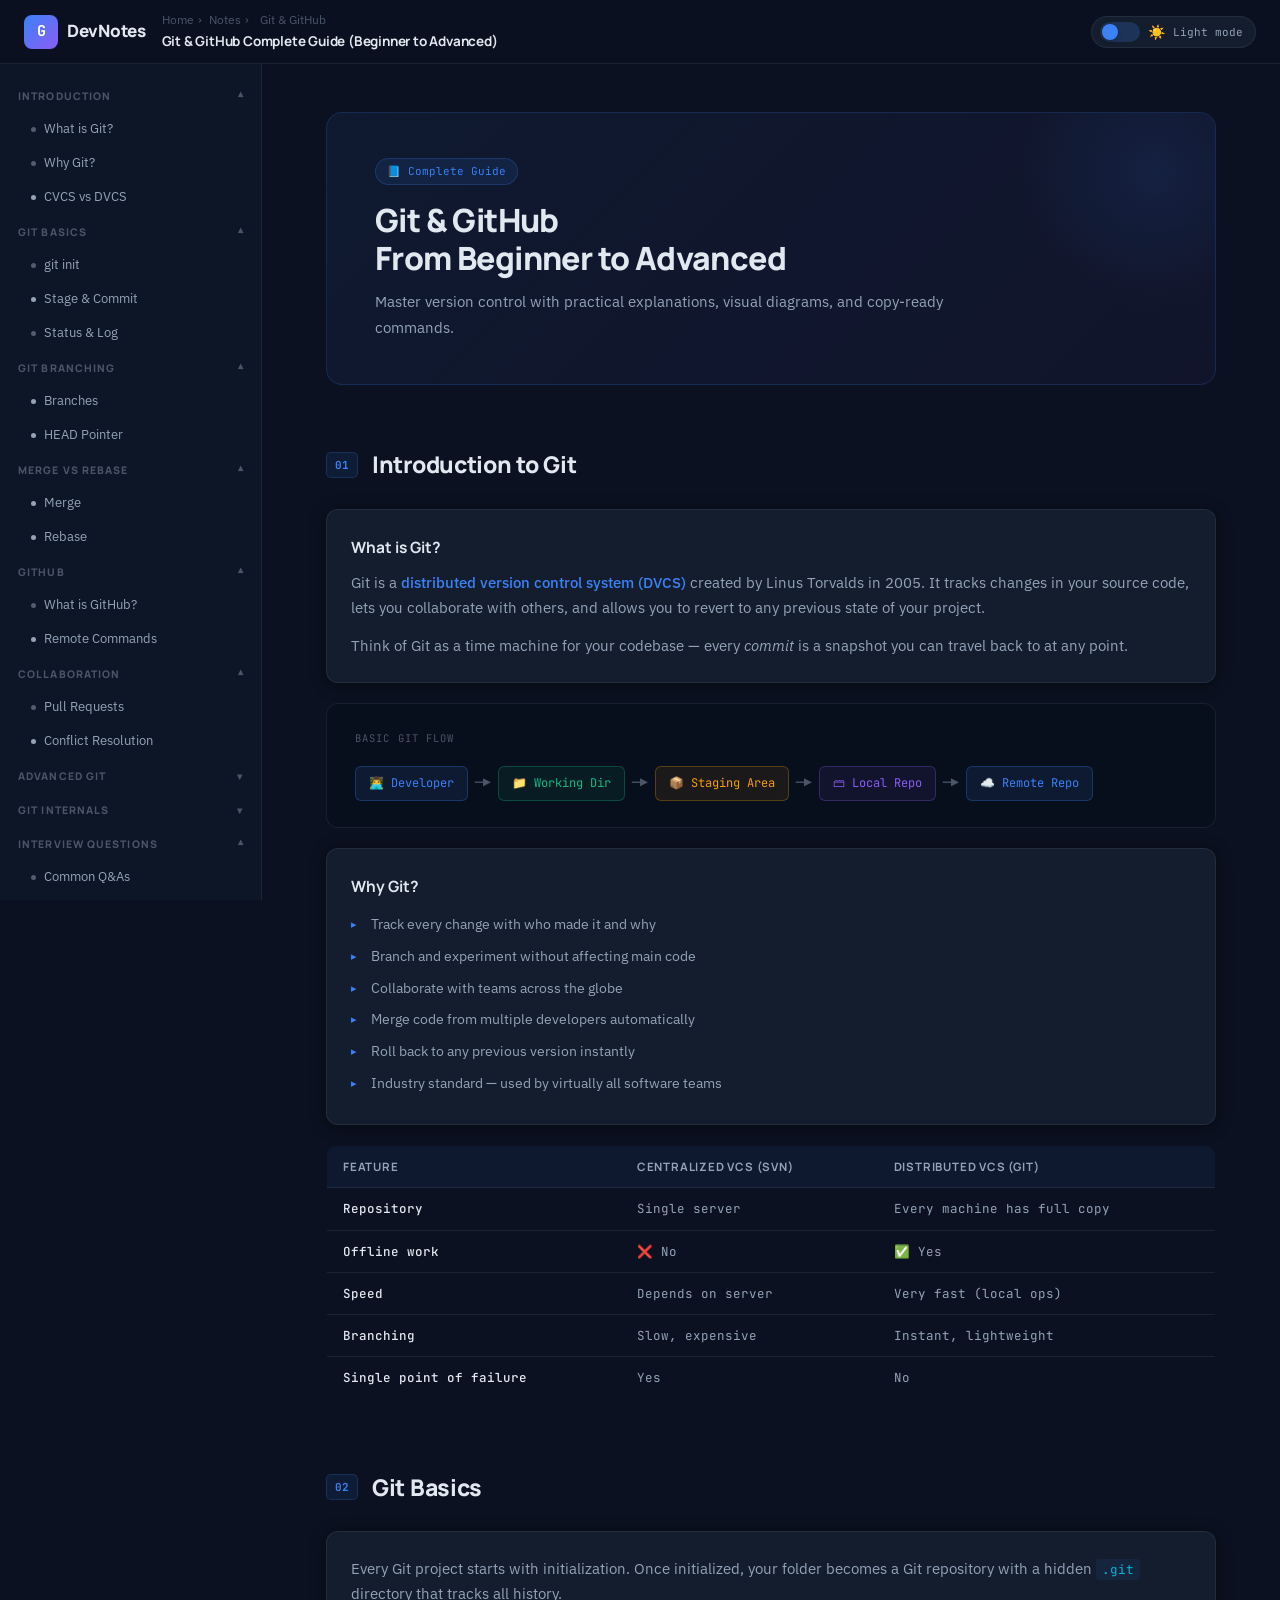
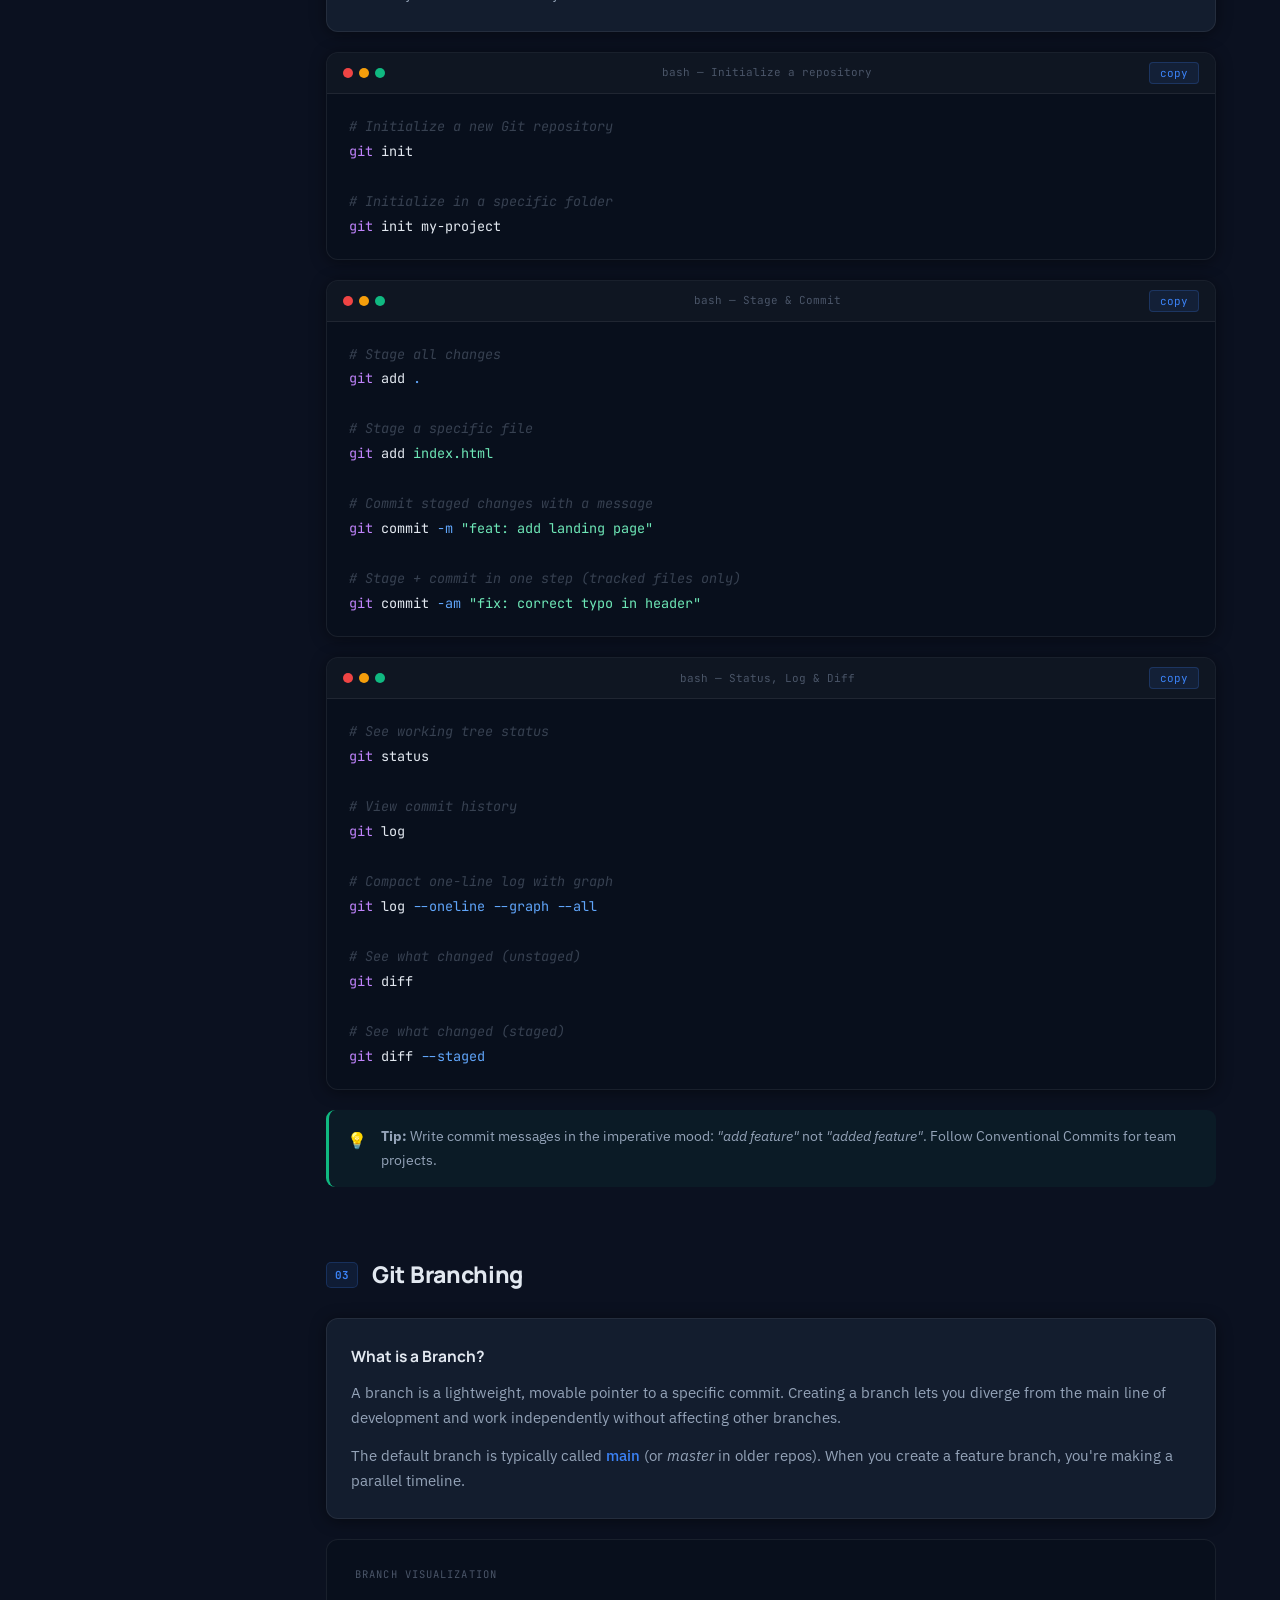
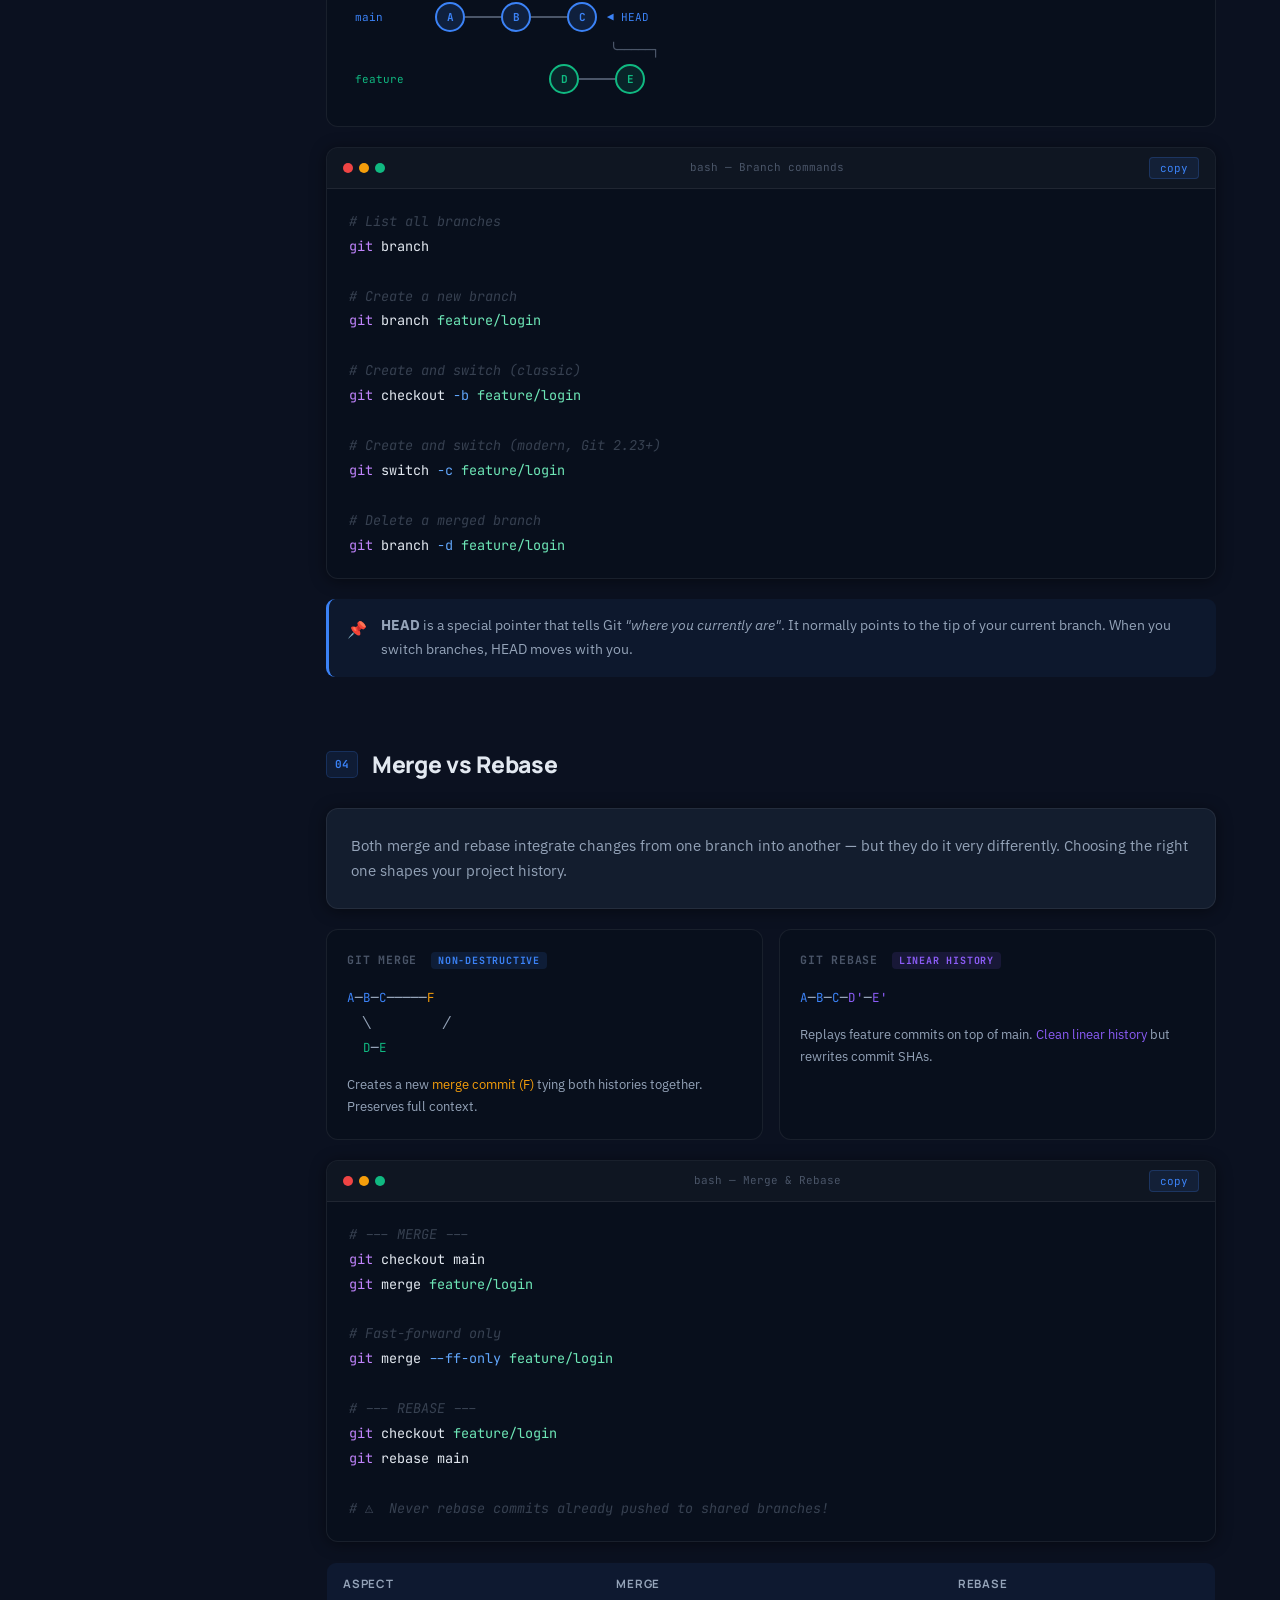
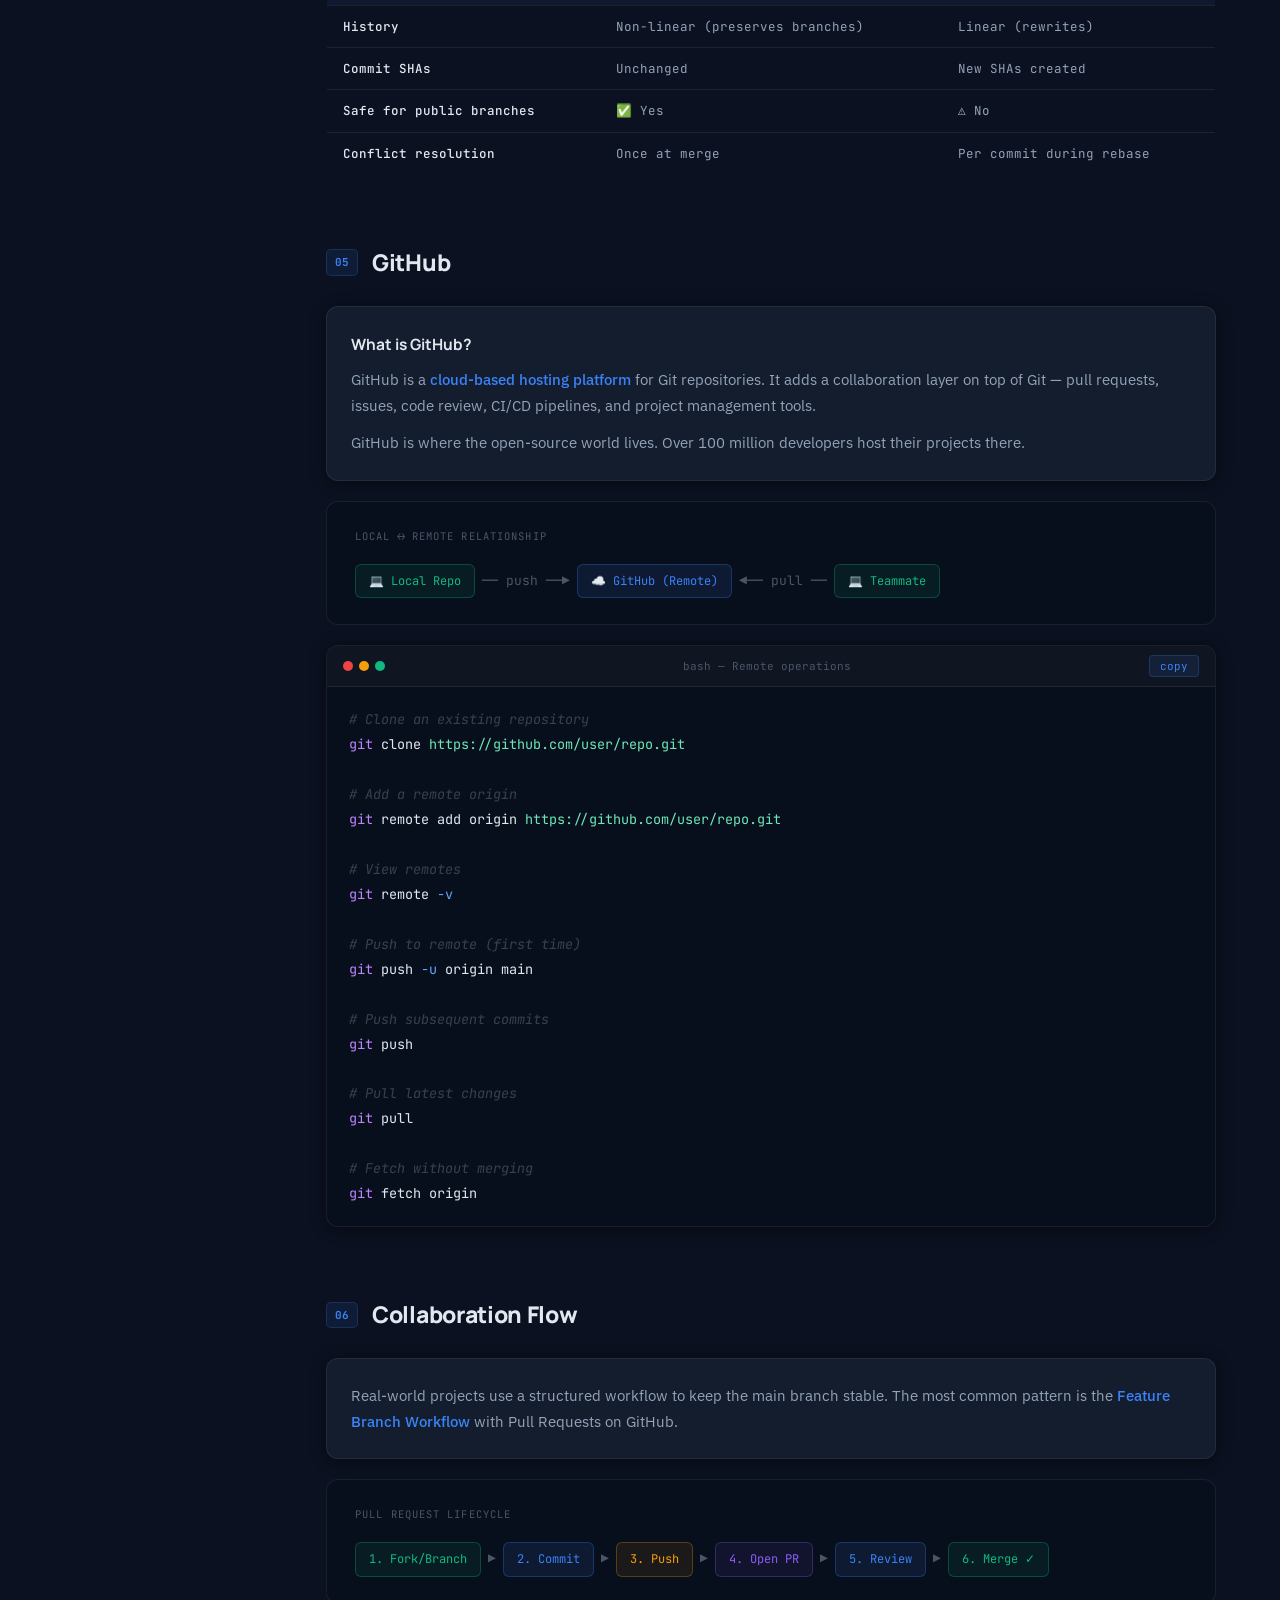
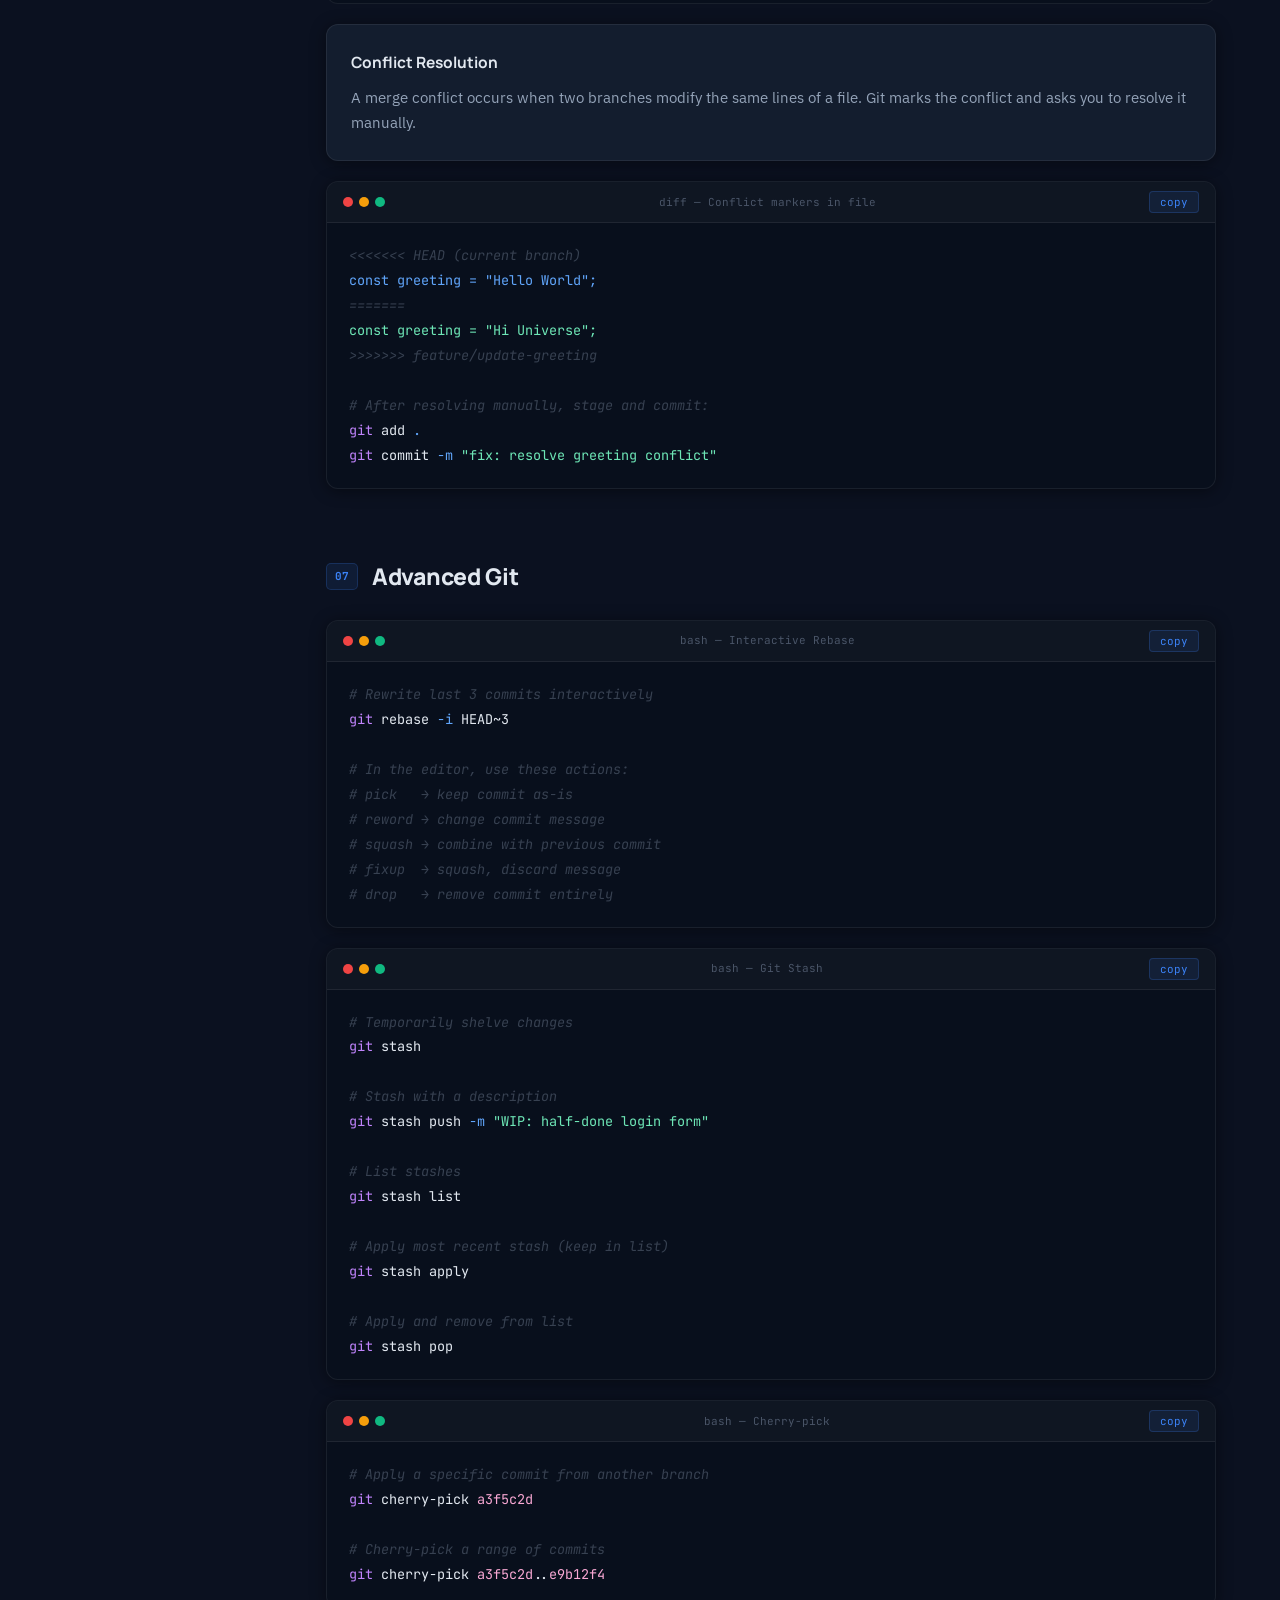
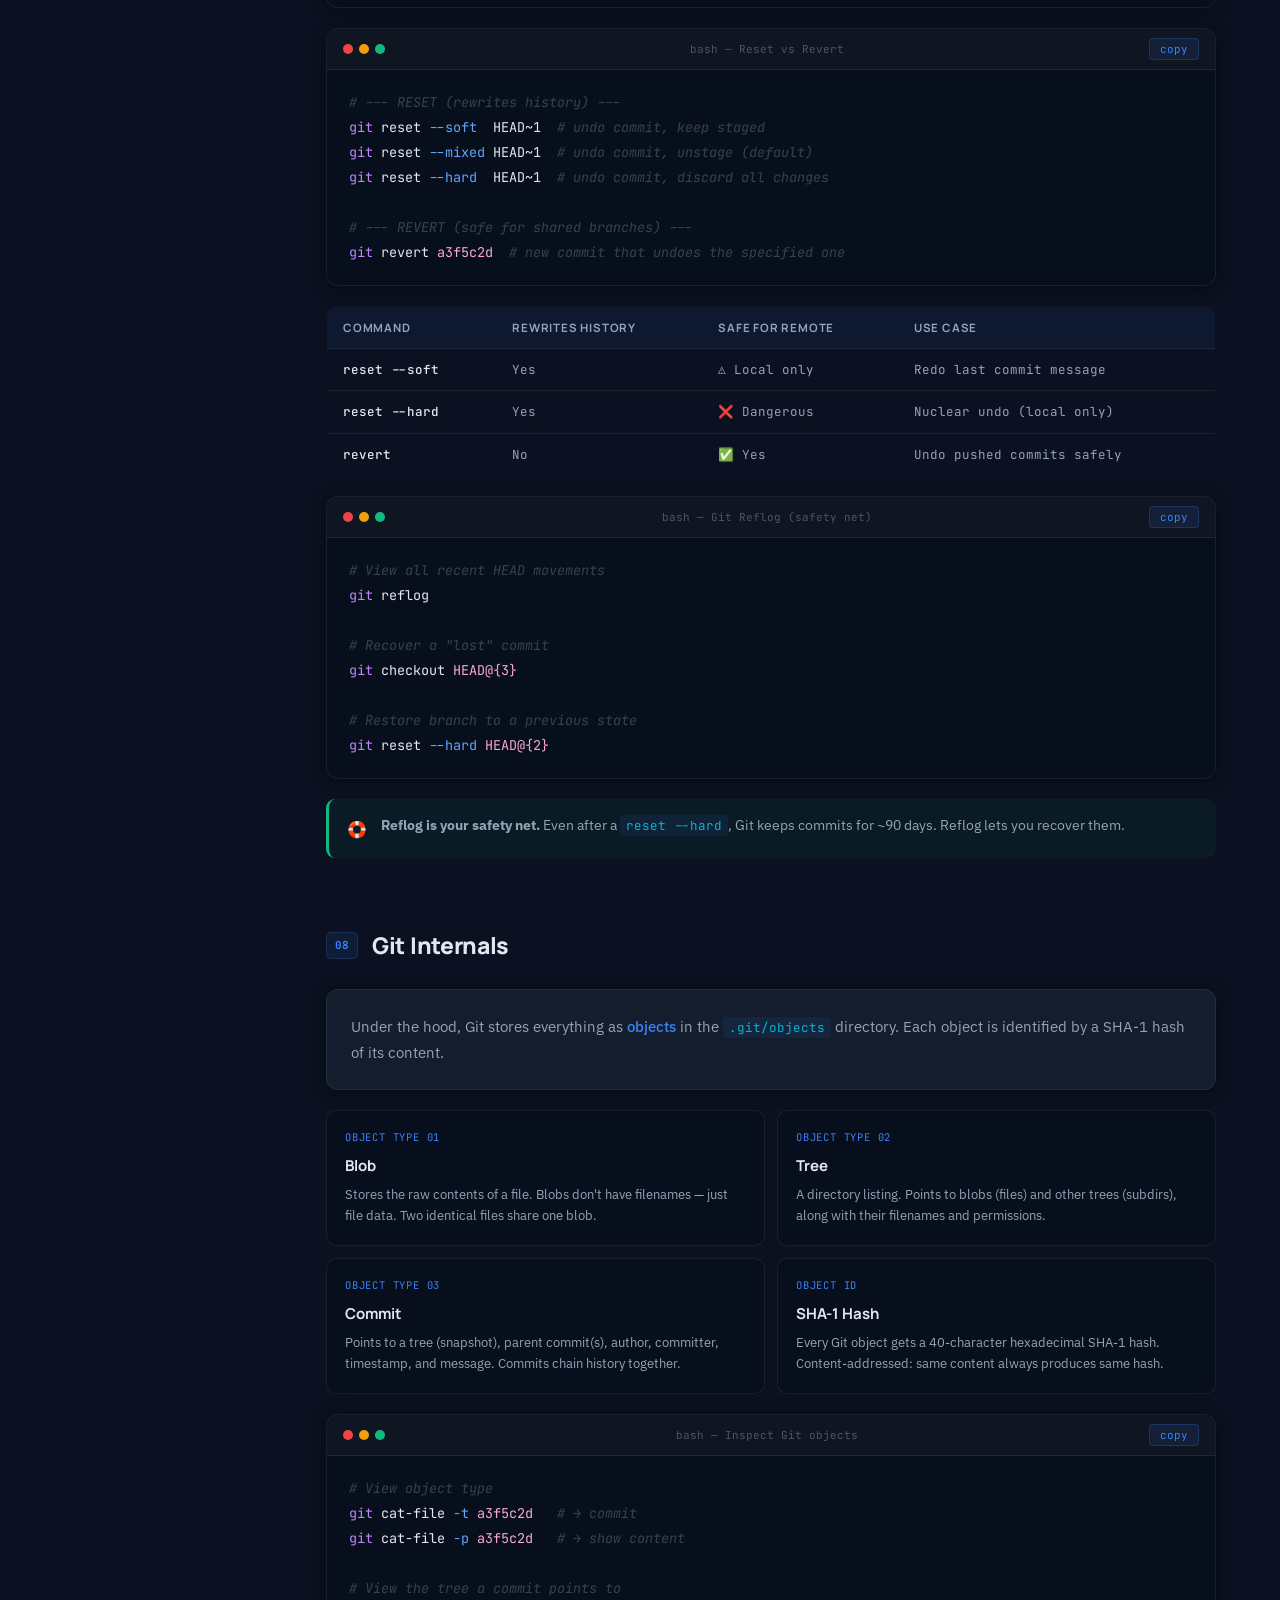
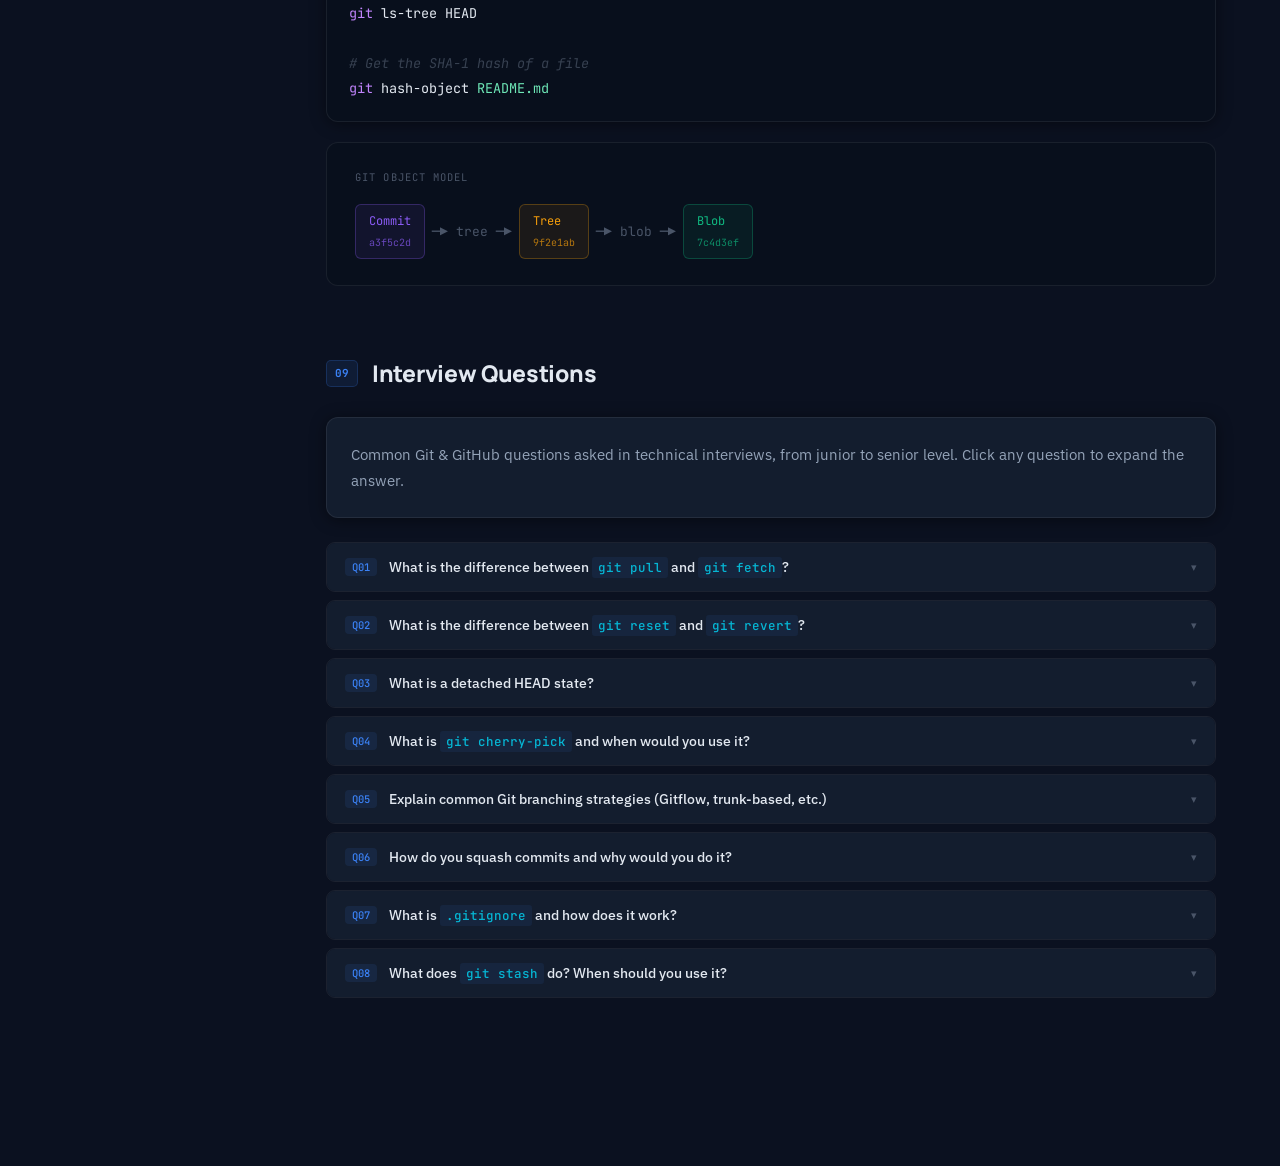
==== git.html @ acaf1791 "git added" ====
<!DOCTYPE html>
<html lang="en" data-theme="dark">
<head>
<meta charset="UTF-8">
<meta name="viewport" content="width=device-width, initial-scale=1.0">
<title>Git & GitHub Complete Guide</title>
<link rel="preconnect" href="https://fonts.googleapis.com">
<link rel="preconnect" href="https://fonts.gstatic.com" crossorigin>
<link href="https://fonts.googleapis.com/css2?family=JetBrains+Mono:wght@400;500;700&family=Manrope:wght@400;500;600;700;800&family=IBM+Plex+Sans:wght@300;400;500&display=swap" rel="stylesheet">
<style>
/* ============================================================
   DARK THEME (default)
============================================================ */
:root, [data-theme="dark"] {
  --bg:           #0b1120;
  --bg-card:      #131d2e;
  --bg-sidebar:   #0d1626;
  --bg-code:      #080f1c;
  --bg-header:    rgba(11,17,32,0.96);
  --accent:       #3b82f6;
  --accent2:      #06b6d4;
  --accent3:      #8b5cf6;
  --success:      #10b981;
  --warning:      #f59e0b;
  --danger:       #ef4444;
  --text:         #e2e8f0;
  --text-muted:   #94a3b8;
  --text-dim:     #4a5568;
  --border:       rgba(59,130,246,0.18);
  --border2:      rgba(255,255,255,0.07);
  --shadow:       0 2px 16px rgba(0,0,0,0.45);
  --shadow-lg:    0 8px 40px rgba(0,0,0,0.65);
  --code-text:    #e2e8f0;
  --kw:           #c084fc;
  --cm:           #374151;
  --st:           #6ee7b7;
  --fn:           #60a5fa;
  --nm:           #f9a8d4;
  --toggle-track: #1e3358;
  --toggle-thumb: #3b82f6;
  --code-hdr:     rgba(255,255,255,0.028);
  --table-hdr:    rgba(59,130,246,0.07);
  --hover-row:    rgba(59,130,246,0.04);
  --info-tip:     rgba(16,185,129,0.06);
  --info-note:    rgba(59,130,246,0.06);
  --info-warn:    rgba(245,158,11,0.06);
}

/* ============================================================
   LIGHT THEME
============================================================ */
[data-theme="light"] {
  --bg:           #f0f4f9;
  --bg-card:      #ffffff;
  --bg-sidebar:   #f8fafc;
  --bg-code:      #eef2f7;
  --bg-header:    rgba(248,250,252,0.97);
  --accent:       #2563eb;
  --accent2:      #0891b2;
  --accent3:      #7c3aed;
  --success:      #059669;
  --warning:      #d97706;
  --danger:       #dc2626;
  --text:         #0f172a;
  --text-muted:   #475569;
  --text-dim:     #94a3b8;
  --border:       rgba(37,99,235,0.16);
  --border2:      rgba(0,0,0,0.09);
  --shadow:       0 2px 12px rgba(0,0,0,0.07);
  --shadow-lg:    0 8px 32px rgba(0,0,0,0.13);
  --code-text:    #1e293b;
  --kw:           #7c3aed;
  --cm:           #9ca3af;
  --st:           #059669;
  --fn:           #2563eb;
  --nm:           #be185d;
  --toggle-track: #cbd5e1;
  --toggle-thumb: #ffffff;
  --code-hdr:     rgba(0,0,0,0.035);
  --table-hdr:    rgba(37,99,235,0.05);
  --hover-row:    rgba(37,99,235,0.03);
  --info-tip:     rgba(5,150,105,0.07);
  --info-note:    rgba(37,99,235,0.06);
  --info-warn:    rgba(217,119,6,0.07);
}

/* ============================================================
   RESET & BASE
============================================================ */
*, *::before, *::after { box-sizing: border-box; margin: 0; padding: 0; }
html { scroll-behavior: smooth; height: 100%; }

body {
  font-family: 'IBM Plex Sans', sans-serif;
  background: var(--bg);
  color: var(--text);
  font-size: 15px;
  line-height: 1.7;
  overflow-x: hidden;
  min-height: 100vh;
  width: 100%;
}

/* Theme transition — applied to every element */
body, body * {
  transition:
    background-color 0.28s ease,
    border-color     0.28s ease,
    color            0.22s ease,
    box-shadow       0.28s ease,
    fill             0.22s ease;
}
/* Exempt animation-critical elements */
.nav-items         { transition: max-height 0.3s ease !important; }
.accordion-body    { transition: max-height 0.35s ease !important; }
.sidebar           { transition: left 0.3s ease !important; }
.hamburger span    { transition: transform 0.3s ease, opacity 0.3s ease !important; }
.nav-toggle .arrow { transition: transform 0.25s ease !important; }
.toggle-thumb      { transition: transform 0.3s ease !important; }
.copy-btn          { transition: background 0.15s, border-color 0.15s, color 0.15s !important; }

/* ── Scrollbars ── */
::-webkit-scrollbar { width: 5px; height: 5px; }
::-webkit-scrollbar-track { background: transparent; }
::-webkit-scrollbar-thumb { background: var(--border2); border-radius: 4px; }
::-webkit-scrollbar-thumb:hover { background: var(--accent); }

/* ============================================================
   HEADER
============================================================ */
.site-header {
  position: fixed;
  top: 0; left: 0; right: 0; width: 100%;
  height: 64px;
  background: var(--bg-header);
  backdrop-filter: blur(16px);
  -webkit-backdrop-filter: blur(16px);
  border-bottom: 1px solid var(--border2);
  display: flex;
  align-items: center;
  padding: 0 24px;
  gap: 16px;
  z-index: 1000;
}

.logo {
  display: flex; align-items: center; gap: 9px;
  text-decoration: none; flex-shrink: 0;
}
.logo-icon {
  width: 34px; height: 34px;
  background: linear-gradient(135deg, var(--accent), var(--accent3));
  border-radius: 8px;
  display: flex; align-items: center; justify-content: center;
  font-family: 'JetBrains Mono', monospace;
  font-weight: 700; font-size: 15px; color: #fff;
  flex-shrink: 0;
}
.logo-text {
  font-family: 'Manrope', sans-serif;
  font-weight: 800; font-size: 17px;
  color: var(--text); letter-spacing: -0.3px;
}

.header-center { flex: 1; min-width: 0; }
.breadcrumb {
  font-size: 11.5px; color: var(--text-dim);
  margin-bottom: 1px;
  white-space: nowrap; overflow: hidden; text-overflow: ellipsis;
}
.breadcrumb a { color: var(--text-dim); text-decoration: none; }
.breadcrumb a:hover { color: var(--accent); }
.breadcrumb span { margin: 0 4px; }
.header-title {
  font-family: 'Manrope', sans-serif;
  font-weight: 700; font-size: 13.5px;
  color: var(--text); letter-spacing: -0.2px;
  white-space: nowrap; overflow: hidden; text-overflow: ellipsis;
}

/* ── Theme Toggle ── */
.theme-toggle {
  flex-shrink: 0;
  display: flex; align-items: center; gap: 8px;
  background: var(--bg-card);
  border: 1px solid var(--border2);
  border-radius: 22px;
  padding: 5px 12px 5px 8px;
  cursor: pointer;
}
.theme-toggle:hover { border-color: var(--accent); }

.toggle-track {
  width: 40px; height: 20px;
  background: var(--toggle-track);
  border-radius: 10px;
  position: relative; flex-shrink: 0;
}
.toggle-thumb {
  position: absolute; top: 2px; left: 2px;
  width: 16px; height: 16px;
  background: var(--toggle-thumb);
  border-radius: 50%;
  box-shadow: 0 1px 4px rgba(0,0,0,0.25);
}
[data-theme="dark"]  .toggle-thumb { transform: translateX(0); }
[data-theme="light"] .toggle-thumb { transform: translateX(20px); }

.toggle-icon { font-size: 14px; }
.toggle-label {
  font-family: 'JetBrains Mono', monospace;
  font-size: 11px; color: var(--text-muted);
  white-space: nowrap;
}

/* ── Hamburger ── */
.hamburger {
  display: none; flex-direction: column; gap: 5px;
  cursor: pointer; padding: 5px;
  background: none; border: none; flex-shrink: 0;
}
.hamburger span {
  display: block; width: 22px; height: 2px;
  background: var(--text-muted); border-radius: 2px;
}
.hamburger.open span:nth-child(1) { transform: translateY(7px) rotate(45deg); }
.hamburger.open span:nth-child(2) { opacity: 0; }
.hamburger.open span:nth-child(3) { transform: translateY(-7px) rotate(-45deg); }

/* ============================================================
   FULL-SCREEN LAYOUT
============================================================ */
.page-wrapper {
  display: flex;
  margin-top: 64px;
  min-height: calc(100vh - 64px);
  width: 100%;
}

/* ============================================================
   SIDEBAR
============================================================ */
.sidebar {
  width: 262px; flex-shrink: 0;
  position: sticky; top: 64px;
  height: calc(100vh - 64px);
  overflow-y: auto;
  background: var(--bg-sidebar);
  border-right: 1px solid var(--border2);
  padding: 16px 0 48px;
}
.sidebar::-webkit-scrollbar { width: 3px; }

.nav-section { margin-bottom: 2px; }
.nav-toggle {
  width: 100%; display: flex;
  align-items: center; justify-content: space-between;
  padding: 9px 18px;
  background: none; border: none;
  color: var(--text-dim);
  font-family: 'Manrope', sans-serif;
  font-size: 10.5px; font-weight: 800;
  letter-spacing: 1.1px; text-transform: uppercase;
  cursor: pointer;
}
.nav-toggle:hover { color: var(--accent); }
.nav-toggle .arrow { font-size: 10px; }
.nav-toggle.open .arrow { transform: rotate(180deg); }
.nav-items { overflow: hidden; }

.nav-link {
  display: flex; align-items: center; gap: 8px;
  padding: 6px 18px 6px 26px;
  color: var(--text-muted); text-decoration: none;
  font-size: 13px;
  border-left: 2px solid transparent;
  margin-left: 3px;
}
.nav-link:hover { color: var(--text); background: rgba(59,130,246,0.05); }
.nav-link.active {
  color: var(--accent);
  border-left-color: var(--accent);
  background: rgba(59,130,246,0.07);
}
.nav-dot {
  width: 5px; height: 5px; border-radius: 50%;
  background: currentColor; opacity: 0.5; flex-shrink: 0;
}
.nav-link.active .nav-dot { opacity: 1; }

/* ============================================================
   MAIN CONTENT — fills all remaining width
============================================================ */
.main-content {
  flex: 1; min-width: 0; width: 100%;
  padding: 48px 64px 100px;
}

/* ============================================================
   HERO
============================================================ */
.page-hero {
  margin-bottom: 60px;
  padding: 44px 48px;
  background: linear-gradient(135deg,
    rgba(59,130,246,0.08), rgba(139,92,246,0.05));
  border: 1px solid var(--border);
  border-radius: 16px;
  position: relative; overflow: hidden;
}
[data-theme="light"] .page-hero {
  background: linear-gradient(135deg,
    rgba(37,99,235,0.06), rgba(124,58,237,0.04));
}
.page-hero::before {
  content: ''; position: absolute;
  top: -80px; right: -80px;
  width: 280px; height: 280px;
  background: radial-gradient(circle, rgba(59,130,246,0.1), transparent 70%);
  pointer-events: none;
}
.page-hero-tag {
  display: inline-block;
  background: rgba(59,130,246,0.1);
  color: var(--accent);
  font-family: 'JetBrains Mono', monospace;
  font-size: 11px; padding: 3px 11px;
  border-radius: 20px; border: 1px solid rgba(59,130,246,0.22);
  margin-bottom: 16px;
}
.page-hero h1 {
  font-family: 'Manrope', sans-serif;
  font-size: 32px; font-weight: 800;
  color: var(--text); letter-spacing: -0.6px;
  margin-bottom: 12px; line-height: 1.2;
}
.page-hero p { color: var(--text-muted); font-size: 15px; max-width: 580px; }

/* ============================================================
   SECTIONS
============================================================ */
.content-section { margin-bottom: 68px; scroll-margin-top: 84px; }
.section-header {
  display: flex; align-items: center; gap: 14px;
  margin-bottom: 24px;
}
.section-num {
  font-family: 'JetBrains Mono', monospace;
  font-size: 11px; font-weight: 700;
  color: var(--accent);
  background: rgba(59,130,246,0.1);
  border: 1px solid rgba(59,130,246,0.2);
  padding: 3px 8px; border-radius: 5px; flex-shrink: 0;
}
.section-header h2 {
  font-family: 'Manrope', sans-serif;
  font-size: 23px; font-weight: 800;
  color: var(--text); letter-spacing: -0.3px;
}

/* ============================================================
   CARDS
============================================================ */
.card {
  background: var(--bg-card);
  border: 1px solid var(--border2);
  border-radius: 12px; padding: 24px;
  margin-bottom: 20px; box-shadow: var(--shadow);
}
.card p { color: var(--text-muted); margin-bottom: 12px; }
.card p:last-child { margin-bottom: 0; }
.card h3 {
  font-family: 'Manrope', sans-serif;
  font-size: 15.5px; font-weight: 700;
  color: var(--text); margin-bottom: 10px;
}
.card ul { list-style: none; padding: 0; }
.card ul li {
  padding: 4px 0 4px 20px;
  color: var(--text-muted);
  position: relative; font-size: 14px;
}
.card ul li::before {
  content: '▸'; position: absolute; left: 0;
  color: var(--accent); font-size: 11px; top: 6px;
}
.highlight { color: var(--accent); font-weight: 500; }

/* ============================================================
   CODE BLOCKS
============================================================ */
.code-block {
  background: var(--bg-code);
  border: 1px solid var(--border2);
  border-radius: 12px; margin-bottom: 20px;
  overflow: hidden; box-shadow: var(--shadow);
}
.code-header {
  display: flex; align-items: center;
  justify-content: space-between;
  padding: 9px 16px;
  background: var(--code-hdr);
  border-bottom: 1px solid var(--border2);
}
.code-dots { display: flex; gap: 6px; }
.code-dots span { width: 10px; height: 10px; border-radius: 50%; }
.code-dots span:nth-child(1) { background: #ef4444; }
.code-dots span:nth-child(2) { background: #f59e0b; }
.code-dots span:nth-child(3) { background: #10b981; }
.code-lang {
  font-family: 'JetBrains Mono', monospace;
  font-size: 11px; color: var(--text-dim);
}
.copy-btn {
  background: rgba(59,130,246,0.1);
  border: 1px solid rgba(59,130,246,0.22);
  color: var(--accent);
  font-family: 'JetBrains Mono', monospace;
  font-size: 11px; padding: 3px 10px;
  border-radius: 4px; cursor: pointer;
}
.copy-btn:hover { background: rgba(59,130,246,0.2); }
.copy-btn.copied {
  color: var(--success); border-color: var(--success);
  background: rgba(16,185,129,0.08);
}
.code-body { padding: 20px 22px; overflow-x: auto; }
.code-body code {
  font-family: 'JetBrains Mono', monospace;
  font-size: 13.5px; line-height: 1.85;
  color: var(--code-text);
  white-space: pre; display: block;
}
.kw { color: var(--kw); }
.cm { color: var(--cm); font-style: italic; }
.st { color: var(--st); }
.fn { color: var(--fn); }
.nm { color: var(--nm); }

/* ============================================================
   DIAGRAMS
============================================================ */
.diagram {
  background: var(--bg-code);
  border: 1px solid var(--border2);
  border-radius: 12px; padding: 26px 28px;
  margin-bottom: 20px; overflow-x: auto;
}
.diagram-title {
  font-family: 'JetBrains Mono', monospace;
  font-size: 10.5px; color: var(--text-dim);
  text-transform: uppercase; letter-spacing: 1.1px;
  margin-bottom: 18px;
}
.flow-row {
  display: flex; align-items: center;
  flex-wrap: wrap; gap: 7px;
}
.flow-node {
  background: rgba(59,130,246,0.1);
  border: 1px solid rgba(59,130,246,0.28);
  color: var(--accent);
  font-family: 'JetBrains Mono', monospace;
  font-size: 12px; padding: 6px 13px;
  border-radius: 6px; white-space: nowrap;
}
.flow-node.green  { background: rgba(16,185,129,0.08); border-color: rgba(16,185,129,0.28); color: var(--success); }
.flow-node.purple { background: rgba(139,92,246,0.08); border-color: rgba(139,92,246,0.28); color: var(--accent3); }
.flow-node.yellow { background: rgba(245,158,11,0.08); border-color: rgba(245,158,11,0.28); color: var(--warning); }
.flow-arrow { color: var(--text-dim); font-family: 'JetBrains Mono', monospace; font-size: 13px; }

/* Branch diagram */
.branch-diagram { font-family: 'JetBrains Mono', monospace; font-size: 13px; line-height: 2; }
.branch-line { display: flex; align-items: center; margin-bottom: 6px; }
.branch-label { font-size: 11px; color: var(--text-dim); width: 80px; flex-shrink: 0; }
.commit {
  display: inline-flex; align-items: center; justify-content: center;
  width: 30px; height: 30px; border-radius: 50%;
  font-size: 11px; font-weight: 700; flex-shrink: 0;
}
.commit.main-c  { background: rgba(59,130,246,0.15); border: 2px solid var(--accent);  color: var(--accent); }
.commit.feat-c  { background: rgba(16,185,129,0.12); border: 2px solid var(--success); color: var(--success); }
.commit.merge-c { background: rgba(139,92,246,0.12); border: 2px solid var(--accent3); color: var(--accent3); }
.commit-line { height: 2px; background: var(--text-dim); flex: 1; min-width: 16px; max-width: 36px; }

/* Two-col diagram */
.two-col-diagram { display: grid; grid-template-columns: 1fr 1fr; gap: 16px; margin-bottom: 20px; }
.diagram-box {
  background: var(--bg-code);
  border: 1px solid var(--border2);
  border-radius: 12px; padding: 20px;
}
.diagram-box h4 {
  font-family: 'JetBrains Mono', monospace;
  font-size: 11.5px; color: var(--text-dim);
  text-transform: uppercase; letter-spacing: 0.8px;
  margin-bottom: 16px;
}
.badge { font-size: 10px; padding: 2px 7px; border-radius: 4px; margin-left: 6px; font-family: 'JetBrains Mono', monospace; }
.badge-blue   { background: rgba(59,130,246,0.12); color: var(--accent); }
.badge-purple { background: rgba(139,92,246,0.12); color: var(--accent3); }
.ascii-diagram {
  font-family: 'JetBrains Mono', monospace;
  font-size: 12.5px; color: var(--text-muted);
  line-height: 2; white-space: pre;
}
.ascii-diagram .c-blue   { color: var(--accent); }
.ascii-diagram .c-green  { color: var(--success); }
.ascii-diagram .c-purple { color: var(--accent3); }
.ascii-diagram .c-merge  { color: var(--warning); }

/* ============================================================
   INFO BOXES
============================================================ */
.info-box {
  display: flex; gap: 14px; padding: 15px 18px;
  border-radius: 9px; margin-bottom: 16px;
  border-left: 3px solid; font-size: 14px;
}
.info-box.tip  { background: var(--info-tip);  border-color: var(--success); }
.info-box.note { background: var(--info-note); border-color: var(--accent); }
.info-box.warn { background: var(--info-warn); border-color: var(--warning); }
.info-box .icon { font-size: 16px; flex-shrink: 0; margin-top: 2px; }
.info-box p { color: var(--text-muted); margin: 0; }

/* ============================================================
   TABLES
============================================================ */
.compare-table {
  width: 100%; border-collapse: collapse;
  margin-bottom: 20px; font-size: 14px;
  border: 1px solid var(--border2);
  border-radius: 10px; overflow: hidden;
}
.compare-table th {
  background: var(--table-hdr);
  color: var(--text-muted);
  font-family: 'Manrope', sans-serif;
  font-size: 11.5px; font-weight: 700;
  text-transform: uppercase; letter-spacing: 0.8px;
  padding: 11px 16px; text-align: left;
  border-bottom: 1px solid var(--border2);
}
.compare-table td {
  padding: 10px 16px; color: var(--text-muted);
  border-bottom: 1px solid var(--border2);
  font-family: 'JetBrains Mono', monospace; font-size: 12.5px;
}
.compare-table tr:last-child td { border-bottom: none; }
.compare-table tr:hover td { background: var(--hover-row); }
.compare-table td:first-child { color: var(--text); font-weight: 500; }

/* ============================================================
   ACCORDION
============================================================ */
.accordion-item {
  border: 1px solid var(--border2);
  border-radius: 9px; margin-bottom: 8px; overflow: hidden;
}
.accordion-item.open { border-color: var(--border); }
.accordion-btn {
  width: 100%; display: flex;
  align-items: center; justify-content: space-between;
  padding: 15px 18px;
  background: var(--bg-card); border: none;
  color: var(--text);
  font-family: 'IBM Plex Sans', sans-serif;
  font-size: 13.5px; font-weight: 500;
  text-align: left; cursor: pointer; gap: 12px;
}
.accordion-btn:hover { background: var(--bg-code); }
.accordion-btn .q-num {
  font-family: 'JetBrains Mono', monospace;
  font-size: 10.5px; color: var(--accent);
  background: rgba(59,130,246,0.1);
  padding: 2px 7px; border-radius: 4px; flex-shrink: 0;
}
.accordion-btn .q-icon {
  flex-shrink: 0; color: var(--text-dim); font-size: 11px;
  transition: transform 0.25s ease !important;
}
.accordion-item.open .q-icon { transform: rotate(180deg); color: var(--accent); }
.accordion-body { max-height: 0; overflow: hidden; background: var(--bg-code); }
.accordion-body-inner {
  padding: 16px 20px 20px;
  color: var(--text-muted); font-size: 13.5px; line-height: 1.75;
  border-top: 1px solid var(--border2);
}
.accordion-body-inner code {
  font-family: 'JetBrains Mono', monospace; font-size: 12px;
  background: rgba(59,130,246,0.08);
  padding: 2px 6px; border-radius: 3px;
  color: var(--accent2);
}

/* ============================================================
   INTERNALS GRID
============================================================ */
.internals-grid {
  display: grid; grid-template-columns: repeat(2, 1fr);
  gap: 12px; margin-bottom: 20px;
}
.internal-card {
  background: var(--bg-code);
  border: 1px solid var(--border2);
  border-radius: 10px; padding: 18px;
}
.internal-card:hover { border-color: var(--border); }
.internal-card .ic-label {
  font-family: 'JetBrains Mono', monospace;
  font-size: 10.5px; color: var(--accent);
  text-transform: uppercase; letter-spacing: 0.8px; margin-bottom: 6px;
}
.internal-card h4 {
  font-family: 'Manrope', sans-serif;
  font-size: 15px; font-weight: 700;
  color: var(--text); margin-bottom: 7px;
}
.internal-card p { font-size: 13px; color: var(--text-muted); line-height: 1.6; }

/* ── Inline code ── */
code.ic {
  font-family: 'JetBrains Mono', monospace; font-size: 12.5px;
  background: rgba(59,130,246,0.08);
  padding: 2px 6px; border-radius: 3px; color: var(--accent2);
}

/* ============================================================
   MOBILE OVERLAY
============================================================ */
.sidebar-overlay {
  display: none; position: fixed; inset: 0;
  background: rgba(0,0,0,0.55); z-index: 998;
}
.sidebar-overlay.show { display: block; }

/* ============================================================
   RESPONSIVE
============================================================ */
@media (max-width: 1100px) {
  .main-content { padding: 40px 44px 80px; }
}
@media (max-width: 900px) {
  .main-content { padding: 32px 28px 70px; }
  .two-col-diagram { grid-template-columns: 1fr; }
  .internals-grid { grid-template-columns: 1fr; }
}
@media (max-width: 768px) {
  .hamburger { display: flex; }
  .toggle-label { display: none !important; }
  .sidebar {
    position: fixed; top: 64px; left: -100%;
    height: calc(100vh - 64px); z-index: 999;
    width: 256px; box-shadow: var(--shadow-lg);
  }
  .sidebar.open { left: 0; }
  .main-content { padding: 24px 20px 64px; }
  .page-hero { padding: 28px 24px; }
  .page-hero h1 { font-size: 24px; }
  .section-header h2 { font-size: 20px; }
  .site-header { padding: 0 16px; gap: 10px; }
  .header-title { font-size: 12.5px; }
}
@media (max-width: 480px) {
  .logo-text { display: none; }
  .page-hero h1 { font-size: 20px; }
  .code-body code { font-size: 12px; }
  .main-content { padding: 20px 14px 56px; }
  .page-hero { padding: 22px 18px; }
}
</style>
</head>
<body>

<!-- ============================================================
     HEADER
============================================================ -->
<header class="site-header">
  <a href="#" class="logo">
    <div class="logo-icon">G</div>
    <span class="logo-text">DevNotes</span>
  </a>

  <div class="header-center">
    <div class="breadcrumb">
      <a href="#">Home</a><span>›</span>
      <a href="#">Notes</a><span>›</span>
      <span>Git &amp; GitHub</span>
    </div>
    <div class="header-title">Git &amp; GitHub Complete Guide (Beginner to Advanced)</div>
  </div>

  <!-- Theme Toggle -->
  <button class="theme-toggle" id="themeToggle" aria-label="Toggle light/dark theme">
    <div class="toggle-track"><div class="toggle-thumb"></div></div>
    <span class="toggle-icon" id="themeIcon">☀️</span>
    <span class="toggle-label" id="toggleLabel">Light mode</span>
  </button>

  <!-- Hamburger -->
  <button class="hamburger" id="hamburger" aria-label="Toggle navigation">
    <span></span><span></span><span></span>
  </button>
</header>

<div class="sidebar-overlay" id="overlay"></div>

<!-- ============================================================
     PAGE WRAPPER
============================================================ -->
<div class="page-wrapper">

  <!-- SIDEBAR -->
  <nav class="sidebar" id="sidebar">
    <div class="nav-section">
      <button class="nav-toggle open" data-target="nav-intro">Introduction <span class="arrow">▾</span></button>
      <div class="nav-items" id="nav-intro">
        <a class="nav-link active" href="#intro"><span class="nav-dot"></span>What is Git?</a>
        <a class="nav-link" href="#why-git"><span class="nav-dot"></span>Why Git?</a>
        <a class="nav-link" href="#cvcs-dvcs"><span class="nav-dot"></span>CVCS vs DVCS</a>
      </div>
    </div>
    <div class="nav-section">
      <button class="nav-toggle open" data-target="nav-basics">Git Basics <span class="arrow">▾</span></button>
      <div class="nav-items" id="nav-basics">
        <a class="nav-link" href="#git-init"><span class="nav-dot"></span>git init</a>
        <a class="nav-link" href="#git-commit"><span class="nav-dot"></span>Stage &amp; Commit</a>
        <a class="nav-link" href="#git-status"><span class="nav-dot"></span>Status &amp; Log</a>
      </div>
    </div>
    <div class="nav-section">
      <button class="nav-toggle open" data-target="nav-branch">Git Branching <span class="arrow">▾</span></button>
      <div class="nav-items" id="nav-branch">
        <a class="nav-link" href="#branching"><span class="nav-dot"></span>Branches</a>
        <a class="nav-link" href="#head"><span class="nav-dot"></span>HEAD Pointer</a>
      </div>
    </div>
    <div class="nav-section">
      <button class="nav-toggle open" data-target="nav-merge">Merge vs Rebase <span class="arrow">▾</span></button>
      <div class="nav-items" id="nav-merge">
        <a class="nav-link" href="#merge-rebase"><span class="nav-dot"></span>Merge</a>
        <a class="nav-link" href="#merge-rebase"><span class="nav-dot"></span>Rebase</a>
      </div>
    </div>
    <div class="nav-section">
      <button class="nav-toggle open" data-target="nav-github">GitHub <span class="arrow">▾</span></button>
      <div class="nav-items" id="nav-github">
        <a class="nav-link" href="#github"><span class="nav-dot"></span>What is GitHub?</a>
        <a class="nav-link" href="#remote-cmds"><span class="nav-dot"></span>Remote Commands</a>
      </div>
    </div>
    <div class="nav-section">
      <button class="nav-toggle open" data-target="nav-collab">Collaboration <span class="arrow">▾</span></button>
      <div class="nav-items" id="nav-collab">
        <a class="nav-link" href="#collaboration"><span class="nav-dot"></span>Pull Requests</a>
        <a class="nav-link" href="#conflict"><span class="nav-dot"></span>Conflict Resolution</a>
      </div>
    </div>
    <div class="nav-section">
      <button class="nav-toggle" data-target="nav-advanced">Advanced Git <span class="arrow">▾</span></button>
      <div class="nav-items" id="nav-advanced" style="max-height:0">
        <a class="nav-link" href="#advanced"><span class="nav-dot"></span>Interactive Rebase</a>
        <a class="nav-link" href="#stash"><span class="nav-dot"></span>Stash</a>
        <a class="nav-link" href="#cherry-pick"><span class="nav-dot"></span>Cherry-pick</a>
        <a class="nav-link" href="#reset-revert"><span class="nav-dot"></span>Reset vs Revert</a>
        <a class="nav-link" href="#reflog"><span class="nav-dot"></span>Reflog</a>
      </div>
    </div>
    <div class="nav-section">
      <button class="nav-toggle" data-target="nav-internals">Git Internals <span class="arrow">▾</span></button>
      <div class="nav-items" id="nav-internals" style="max-height:0">
        <a class="nav-link" href="#internals"><span class="nav-dot"></span>Blob, Tree, Commit</a>
        <a class="nav-link" href="#sha1"><span class="nav-dot"></span>SHA-1 Hashing</a>
      </div>
    </div>
    <div class="nav-section">
      <button class="nav-toggle open" data-target="nav-interview">Interview Questions <span class="arrow">▾</span></button>
      <div class="nav-items" id="nav-interview">
        <a class="nav-link" href="#interview"><span class="nav-dot"></span>Common Q&amp;As</a>
      </div>
    </div>
  </nav>

  <!-- MAIN CONTENT -->
  <main class="main-content">

    <!-- Hero -->
    <div class="page-hero">
      <div class="page-hero-tag">📘 Complete Guide</div>
      <h1>Git &amp; GitHub<br>From Beginner to Advanced</h1>
      <p>Master version control with practical explanations, visual diagrams, and copy-ready commands.</p>
    </div>

    <!-- ====================================================
         01 INTRODUCTION
    ===================================================== -->
    <section class="content-section" id="intro">
      <div class="section-header">
        <span class="section-num">01</span>
        <h2>Introduction to Git</h2>
      </div>

      <div class="card">
        <h3>What is Git?</h3>
        <p>Git is a <span class="highlight">distributed version control system (DVCS)</span> created by Linus Torvalds in 2005. It tracks changes in your source code, lets you collaborate with others, and allows you to revert to any previous state of your project.</p>
        <p>Think of Git as a time machine for your codebase — every <em>commit</em> is a snapshot you can travel back to at any point.</p>
      </div>

      <div class="diagram">
        <div class="diagram-title">Basic Git Flow</div>
        <div class="flow-row">
          <div class="flow-node">👨‍💻 Developer</div>
          <div class="flow-arrow">─▶</div>
          <div class="flow-node green">📁 Working Dir</div>
          <div class="flow-arrow">─▶</div>
          <div class="flow-node yellow">📦 Staging Area</div>
          <div class="flow-arrow">─▶</div>
          <div class="flow-node purple">🗃 Local Repo</div>
          <div class="flow-arrow">─▶</div>
          <div class="flow-node">☁️ Remote Repo</div>
        </div>
      </div>

      <div id="why-git" style="scroll-margin-top:84px">
        <div class="card">
          <h3>Why Git?</h3>
          <ul>
            <li>Track every change with who made it and why</li>
            <li>Branch and experiment without affecting main code</li>
            <li>Collaborate with teams across the globe</li>
            <li>Merge code from multiple developers automatically</li>
            <li>Roll back to any previous version instantly</li>
            <li>Industry standard — used by virtually all software teams</li>
          </ul>
        </div>
      </div>

      <div id="cvcs-dvcs" style="scroll-margin-top:84px">
        <table class="compare-table">
          <thead>
            <tr><th>Feature</th><th>Centralized VCS (SVN)</th><th>Distributed VCS (Git)</th></tr>
          </thead>
          <tbody>
            <tr><td>Repository</td><td>Single server</td><td>Every machine has full copy</td></tr>
            <tr><td>Offline work</td><td>❌ No</td><td>✅ Yes</td></tr>
            <tr><td>Speed</td><td>Depends on server</td><td>Very fast (local ops)</td></tr>
            <tr><td>Branching</td><td>Slow, expensive</td><td>Instant, lightweight</td></tr>
            <tr><td>Single point of failure</td><td>Yes</td><td>No</td></tr>
          </tbody>
        </table>
      </div>
    </section>

    <!-- ====================================================
         02 GIT BASICS
    ===================================================== -->
    <section class="content-section" id="git-init">
      <div class="section-header">
        <span class="section-num">02</span>
        <h2>Git Basics</h2>
      </div>

      <div class="card">
        <p>Every Git project starts with initialization. Once initialized, your folder becomes a Git repository with a hidden <code class="ic">.git</code> directory that tracks all history.</p>
      </div>

      <div class="code-block">
        <div class="code-header">
          <div class="code-dots"><span></span><span></span><span></span></div>
          <span class="code-lang">bash — Initialize a repository</span>
          <button class="copy-btn" onclick="copyCode(this)">copy</button>
        </div>
        <div class="code-body"><code><span class="cm"># Initialize a new Git repository</span>
<span class="kw">git</span> init

<span class="cm"># Initialize in a specific folder</span>
<span class="kw">git</span> init my-project</code></div>
      </div>

      <div id="git-commit" style="scroll-margin-top:84px">
        <div class="code-block">
          <div class="code-header">
            <div class="code-dots"><span></span><span></span><span></span></div>
            <span class="code-lang">bash — Stage &amp; Commit</span>
            <button class="copy-btn" onclick="copyCode(this)">copy</button>
          </div>
          <div class="code-body"><code><span class="cm"># Stage all changes</span>
<span class="kw">git</span> add <span class="fn">.</span>

<span class="cm"># Stage a specific file</span>
<span class="kw">git</span> add <span class="st">index.html</span>

<span class="cm"># Commit staged changes with a message</span>
<span class="kw">git</span> commit <span class="fn">-m</span> <span class="st">"feat: add landing page"</span>

<span class="cm"># Stage + commit in one step (tracked files only)</span>
<span class="kw">git</span> commit <span class="fn">-am</span> <span class="st">"fix: correct typo in header"</span></code></div>
        </div>
      </div>

      <div id="git-status" style="scroll-margin-top:84px">
        <div class="code-block">
          <div class="code-header">
            <div class="code-dots"><span></span><span></span><span></span></div>
            <span class="code-lang">bash — Status, Log &amp; Diff</span>
            <button class="copy-btn" onclick="copyCode(this)">copy</button>
          </div>
          <div class="code-body"><code><span class="cm"># See working tree status</span>
<span class="kw">git</span> status

<span class="cm"># View commit history</span>
<span class="kw">git</span> log

<span class="cm"># Compact one-line log with graph</span>
<span class="kw">git</span> log <span class="fn">--oneline --graph --all</span>

<span class="cm"># See what changed (unstaged)</span>
<span class="kw">git</span> diff

<span class="cm"># See what changed (staged)</span>
<span class="kw">git</span> diff <span class="fn">--staged</span></code></div>
        </div>
      </div>

      <div class="info-box tip">
        <span class="icon">💡</span>
        <p><strong>Tip:</strong> Write commit messages in the imperative mood: <em>"add feature"</em> not <em>"added feature"</em>. Follow Conventional Commits for team projects.</p>
      </div>
    </section>

    <!-- ====================================================
         03 BRANCHING
    ===================================================== -->
    <section class="content-section" id="branching">
      <div class="section-header">
        <span class="section-num">03</span>
        <h2>Git Branching</h2>
      </div>

      <div class="card">
        <h3>What is a Branch?</h3>
        <p>A branch is a lightweight, movable pointer to a specific commit. Creating a branch lets you diverge from the main line of development and work independently without affecting other branches.</p>
        <p>The default branch is typically called <span class="highlight">main</span> (or <em>master</em> in older repos). When you create a feature branch, you're making a parallel timeline.</p>
      </div>

      <div class="diagram">
        <div class="diagram-title">Branch Visualization</div>
        <div class="branch-diagram">
          <div class="branch-line">
            <span class="branch-label" style="color:var(--accent)">main</span>
            <div class="commit main-c">A</div>
            <div class="commit-line"></div>
            <div class="commit main-c">B</div>
            <div class="commit-line"></div>
            <div class="commit main-c">C</div>
            <span style="font-family:'JetBrains Mono',monospace;font-size:11px;color:var(--accent);margin-left:10px;">◀ HEAD</span>
          </div>
          <div style="margin-left:80px;font-family:'JetBrains Mono',monospace;font-size:12px;color:var(--text-dim);margin-bottom:2px;">&nbsp;&nbsp;&nbsp;&nbsp;&nbsp;&nbsp;&nbsp;&nbsp;&nbsp;&nbsp;&nbsp;&nbsp;&nbsp;&nbsp;&nbsp;&nbsp;&nbsp;&nbsp;&nbsp;&nbsp;&nbsp;&nbsp;&nbsp;&nbsp;&nbsp;╰─────┐</div>
          <div class="branch-line">
            <span class="branch-label" style="color:var(--success)">feature</span>
            <div style="width:114px;flex-shrink:0"></div>
            <div class="commit feat-c">D</div>
            <div class="commit-line"></div>
            <div class="commit feat-c">E</div>
          </div>
        </div>
      </div>

      <div class="code-block">
        <div class="code-header">
          <div class="code-dots"><span></span><span></span><span></span></div>
          <span class="code-lang">bash — Branch commands</span>
          <button class="copy-btn" onclick="copyCode(this)">copy</button>
        </div>
        <div class="code-body"><code><span class="cm"># List all branches</span>
<span class="kw">git</span> branch

<span class="cm"># Create a new branch</span>
<span class="kw">git</span> branch <span class="st">feature/login</span>

<span class="cm"># Create and switch (classic)</span>
<span class="kw">git</span> checkout <span class="fn">-b</span> <span class="st">feature/login</span>

<span class="cm"># Create and switch (modern, Git 2.23+)</span>
<span class="kw">git</span> switch <span class="fn">-c</span> <span class="st">feature/login</span>

<span class="cm"># Delete a merged branch</span>
<span class="kw">git</span> branch <span class="fn">-d</span> <span class="st">feature/login</span></code></div>
      </div>

      <div id="head" style="scroll-margin-top:84px">
        <div class="info-box note">
          <span class="icon">📌</span>
          <p><strong>HEAD</strong> is a special pointer that tells Git <em>"where you currently are"</em>. It normally points to the tip of your current branch. When you switch branches, HEAD moves with you.</p>
        </div>
      </div>
    </section>

    <!-- ====================================================
         04 MERGE vs REBASE
    ===================================================== -->
    <section class="content-section" id="merge-rebase">
      <div class="section-header">
        <span class="section-num">04</span>
        <h2>Merge vs Rebase</h2>
      </div>

      <div class="card">
        <p>Both merge and rebase integrate changes from one branch into another — but they do it very differently. Choosing the right one shapes your project history.</p>
      </div>

      <div class="two-col-diagram">
        <div class="diagram-box">
          <h4>git merge <span class="badge badge-blue">non-destructive</span></h4>
          <div class="ascii-diagram"><span class="c-blue">A</span>─<span class="c-blue">B</span>─<span class="c-blue">C</span>─────<span class="c-merge">F</span>
  ╲         ╱
  <span class="c-green">D</span>─<span class="c-green">E</span></div>
          <p style="color:var(--text-muted);font-size:13px;margin-top:14px;">Creates a new <span style="color:var(--warning)">merge commit (F)</span> tying both histories together. Preserves full context.</p>
        </div>
        <div class="diagram-box">
          <h4>git rebase <span class="badge badge-purple">linear history</span></h4>
          <div class="ascii-diagram"><span class="c-blue">A</span>─<span class="c-blue">B</span>─<span class="c-blue">C</span>─<span class="c-purple">D'</span>─<span class="c-purple">E'</span></div>
          <p style="color:var(--text-muted);font-size:13px;margin-top:14px;">Replays feature commits on top of main. <span style="color:var(--accent3)">Clean linear history</span> but rewrites commit SHAs.</p>
        </div>
      </div>

      <div class="code-block">
        <div class="code-header">
          <div class="code-dots"><span></span><span></span><span></span></div>
          <span class="code-lang">bash — Merge &amp; Rebase</span>
          <button class="copy-btn" onclick="copyCode(this)">copy</button>
        </div>
        <div class="code-body"><code><span class="cm"># --- MERGE ---</span>
<span class="kw">git</span> checkout main
<span class="kw">git</span> merge <span class="st">feature/login</span>

<span class="cm"># Fast-forward only</span>
<span class="kw">git</span> merge <span class="fn">--ff-only</span> <span class="st">feature/login</span>

<span class="cm"># --- REBASE ---</span>
<span class="kw">git</span> checkout <span class="st">feature/login</span>
<span class="kw">git</span> rebase main

<span class="cm"># ⚠️  Never rebase commits already pushed to shared branches!</span></code></div>
      </div>

      <table class="compare-table">
        <thead><tr><th>Aspect</th><th>Merge</th><th>Rebase</th></tr></thead>
        <tbody>
          <tr><td>History</td><td>Non-linear (preserves branches)</td><td>Linear (rewrites)</td></tr>
          <tr><td>Commit SHAs</td><td>Unchanged</td><td>New SHAs created</td></tr>
          <tr><td>Safe for public branches</td><td>✅ Yes</td><td>⚠️ No</td></tr>
          <tr><td>Conflict resolution</td><td>Once at merge</td><td>Per commit during rebase</td></tr>
        </tbody>
      </table>
    </section>

    <!-- ====================================================
         05 GITHUB
    ===================================================== -->
    <section class="content-section" id="github">
      <div class="section-header">
        <span class="section-num">05</span>
        <h2>GitHub</h2>
      </div>

      <div class="card">
        <h3>What is GitHub?</h3>
        <p>GitHub is a <span class="highlight">cloud-based hosting platform</span> for Git repositories. It adds a collaboration layer on top of Git — pull requests, issues, code review, CI/CD pipelines, and project management tools.</p>
        <p>GitHub is where the open-source world lives. Over 100 million developers host their projects there.</p>
      </div>

      <div class="diagram">
        <div class="diagram-title">Local ↔ Remote Relationship</div>
        <div class="flow-row">
          <div class="flow-node green">💻 Local Repo</div>
          <div class="flow-arrow">── push ──▶</div>
          <div class="flow-node">☁️ GitHub (Remote)</div>
          <div class="flow-arrow">◀── pull ──</div>
          <div class="flow-node green">💻 Teammate</div>
        </div>
      </div>

      <div id="remote-cmds" style="scroll-margin-top:84px">
        <div class="code-block">
          <div class="code-header">
            <div class="code-dots"><span></span><span></span><span></span></div>
            <span class="code-lang">bash — Remote operations</span>
            <button class="copy-btn" onclick="copyCode(this)">copy</button>
          </div>
          <div class="code-body"><code><span class="cm"># Clone an existing repository</span>
<span class="kw">git</span> clone <span class="st">https://github.com/user/repo.git</span>

<span class="cm"># Add a remote origin</span>
<span class="kw">git</span> remote add origin <span class="st">https://github.com/user/repo.git</span>

<span class="cm"># View remotes</span>
<span class="kw">git</span> remote <span class="fn">-v</span>

<span class="cm"># Push to remote (first time)</span>
<span class="kw">git</span> push <span class="fn">-u</span> origin main

<span class="cm"># Push subsequent commits</span>
<span class="kw">git</span> push

<span class="cm"># Pull latest changes</span>
<span class="kw">git</span> pull

<span class="cm"># Fetch without merging</span>
<span class="kw">git</span> fetch origin</code></div>
        </div>
      </div>
    </section>

    <!-- ====================================================
         06 COLLABORATION
    ===================================================== -->
    <section class="content-section" id="collaboration">
      <div class="section-header">
        <span class="section-num">06</span>
        <h2>Collaboration Flow</h2>
      </div>

      <div class="card">
        <p>Real-world projects use a structured workflow to keep the main branch stable. The most common pattern is the <span class="highlight">Feature Branch Workflow</span> with Pull Requests on GitHub.</p>
      </div>

      <div class="diagram">
        <div class="diagram-title">Pull Request Lifecycle</div>
        <div class="flow-row">
          <div class="flow-node green">1. Fork/Branch</div>
          <div class="flow-arrow">▶</div>
          <div class="flow-node">2. Commit</div>
          <div class="flow-arrow">▶</div>
          <div class="flow-node yellow">3. Push</div>
          <div class="flow-arrow">▶</div>
          <div class="flow-node purple">4. Open PR</div>
          <div class="flow-arrow">▶</div>
          <div class="flow-node">5. Review</div>
          <div class="flow-arrow">▶</div>
          <div class="flow-node green">6. Merge ✓</div>
        </div>
      </div>

      <div id="conflict" style="scroll-margin-top:84px">
        <div class="card">
          <h3>Conflict Resolution</h3>
          <p>A merge conflict occurs when two branches modify the same lines of a file. Git marks the conflict and asks you to resolve it manually.</p>
        </div>
        <div class="code-block">
          <div class="code-header">
            <div class="code-dots"><span></span><span></span><span></span></div>
            <span class="code-lang">diff — Conflict markers in file</span>
            <button class="copy-btn" onclick="copyCode(this)">copy</button>
          </div>
          <div class="code-body"><code><span class="cm"><<<<<<< HEAD (current branch)</span>
<span class="fn">const greeting = "Hello World";</span>
<span class="cm">=======</span>
<span class="st">const greeting = "Hi Universe";</span>
<span class="cm">>>>>>>> feature/update-greeting</span>

<span class="cm"># After resolving manually, stage and commit:</span>
<span class="kw">git</span> add <span class="fn">.</span>
<span class="kw">git</span> commit <span class="fn">-m</span> <span class="st">"fix: resolve greeting conflict"</span></code></div>
        </div>
      </div>
    </section>

    <!-- ====================================================
         07 ADVANCED GIT
    ===================================================== -->
    <section class="content-section" id="advanced">
      <div class="section-header">
        <span class="section-num">07</span>
        <h2>Advanced Git</h2>
      </div>

      <div class="code-block">
        <div class="code-header">
          <div class="code-dots"><span></span><span></span><span></span></div>
          <span class="code-lang">bash — Interactive Rebase</span>
          <button class="copy-btn" onclick="copyCode(this)">copy</button>
        </div>
        <div class="code-body"><code><span class="cm"># Rewrite last 3 commits interactively</span>
<span class="kw">git</span> rebase <span class="fn">-i</span> HEAD~3

<span class="cm"># In the editor, use these actions:</span>
<span class="cm"># pick   → keep commit as-is</span>
<span class="cm"># reword → change commit message</span>
<span class="cm"># squash → combine with previous commit</span>
<span class="cm"># fixup  → squash, discard message</span>
<span class="cm"># drop   → remove commit entirely</span></code></div>
      </div>

      <div id="stash" style="scroll-margin-top:84px">
        <div class="code-block">
          <div class="code-header">
            <div class="code-dots"><span></span><span></span><span></span></div>
            <span class="code-lang">bash — Git Stash</span>
            <button class="copy-btn" onclick="copyCode(this)">copy</button>
          </div>
          <div class="code-body"><code><span class="cm"># Temporarily shelve changes</span>
<span class="kw">git</span> stash

<span class="cm"># Stash with a description</span>
<span class="kw">git</span> stash push <span class="fn">-m</span> <span class="st">"WIP: half-done login form"</span>

<span class="cm"># List stashes</span>
<span class="kw">git</span> stash list

<span class="cm"># Apply most recent stash (keep in list)</span>
<span class="kw">git</span> stash apply

<span class="cm"># Apply and remove from list</span>
<span class="kw">git</span> stash pop</code></div>
        </div>
      </div>

      <div id="cherry-pick" style="scroll-margin-top:84px">
        <div class="code-block">
          <div class="code-header">
            <div class="code-dots"><span></span><span></span><span></span></div>
            <span class="code-lang">bash — Cherry-pick</span>
            <button class="copy-btn" onclick="copyCode(this)">copy</button>
          </div>
          <div class="code-body"><code><span class="cm"># Apply a specific commit from another branch</span>
<span class="kw">git</span> cherry-pick <span class="nm">a3f5c2d</span>

<span class="cm"># Cherry-pick a range of commits</span>
<span class="kw">git</span> cherry-pick <span class="nm">a3f5c2d</span>..<span class="nm">e9b12f4</span></code></div>
        </div>
      </div>

      <div id="reset-revert" style="scroll-margin-top:84px">
        <div class="code-block">
          <div class="code-header">
            <div class="code-dots"><span></span><span></span><span></span></div>
            <span class="code-lang">bash — Reset vs Revert</span>
            <button class="copy-btn" onclick="copyCode(this)">copy</button>
          </div>
          <div class="code-body"><code><span class="cm"># --- RESET (rewrites history) ---</span>
<span class="kw">git</span> reset <span class="fn">--soft</span>  HEAD~1  <span class="cm"># undo commit, keep staged</span>
<span class="kw">git</span> reset <span class="fn">--mixed</span> HEAD~1  <span class="cm"># undo commit, unstage (default)</span>
<span class="kw">git</span> reset <span class="fn">--hard</span>  HEAD~1  <span class="cm"># undo commit, discard all changes</span>

<span class="cm"># --- REVERT (safe for shared branches) ---</span>
<span class="kw">git</span> revert <span class="nm">a3f5c2d</span>  <span class="cm"># new commit that undoes the specified one</span></code></div>
        </div>

        <table class="compare-table">
          <thead><tr><th>Command</th><th>Rewrites History</th><th>Safe for Remote</th><th>Use Case</th></tr></thead>
          <tbody>
            <tr><td>reset --soft</td><td>Yes</td><td>⚠️ Local only</td><td>Redo last commit message</td></tr>
            <tr><td>reset --hard</td><td>Yes</td><td>❌ Dangerous</td><td>Nuclear undo (local only)</td></tr>
            <tr><td>revert</td><td>No</td><td>✅ Yes</td><td>Undo pushed commits safely</td></tr>
          </tbody>
        </table>
      </div>

      <div id="reflog" style="scroll-margin-top:84px">
        <div class="code-block">
          <div class="code-header">
            <div class="code-dots"><span></span><span></span><span></span></div>
            <span class="code-lang">bash — Git Reflog (safety net)</span>
            <button class="copy-btn" onclick="copyCode(this)">copy</button>
          </div>
          <div class="code-body"><code><span class="cm"># View all recent HEAD movements</span>
<span class="kw">git</span> reflog

<span class="cm"># Recover a "lost" commit</span>
<span class="kw">git</span> checkout <span class="nm">HEAD@{3}</span>

<span class="cm"># Restore branch to a previous state</span>
<span class="kw">git</span> reset <span class="fn">--hard</span> <span class="nm">HEAD@{2}</span></code></div>
        </div>
        <div class="info-box tip">
          <span class="icon">🛟</span>
          <p><strong>Reflog is your safety net.</strong> Even after a <code class="ic">reset --hard</code>, Git keeps commits for ~90 days. Reflog lets you recover them.</p>
        </div>
      </div>
    </section>

    <!-- ====================================================
         08 GIT INTERNALS
    ===================================================== -->
    <section class="content-section" id="internals">
      <div class="section-header">
        <span class="section-num">08</span>
        <h2>Git Internals</h2>
      </div>

      <div class="card">
        <p>Under the hood, Git stores everything as <span class="highlight">objects</span> in the <code class="ic">.git/objects</code> directory. Each object is identified by a SHA-1 hash of its content.</p>
      </div>

      <div class="internals-grid">
        <div class="internal-card">
          <div class="ic-label">Object Type 01</div>
          <h4>Blob</h4>
          <p>Stores the raw contents of a file. Blobs don't have filenames — just file data. Two identical files share one blob.</p>
        </div>
        <div class="internal-card">
          <div class="ic-label">Object Type 02</div>
          <h4>Tree</h4>
          <p>A directory listing. Points to blobs (files) and other trees (subdirs), along with their filenames and permissions.</p>
        </div>
        <div class="internal-card">
          <div class="ic-label">Object Type 03</div>
          <h4>Commit</h4>
          <p>Points to a tree (snapshot), parent commit(s), author, committer, timestamp, and message. Commits chain history together.</p>
        </div>
        <div class="internal-card">
          <div class="ic-label" id="sha1">Object ID</div>
          <h4>SHA-1 Hash</h4>
          <p>Every Git object gets a 40-character hexadecimal SHA-1 hash. Content-addressed: same content always produces same hash.</p>
        </div>
      </div>

      <div class="code-block">
        <div class="code-header">
          <div class="code-dots"><span></span><span></span><span></span></div>
          <span class="code-lang">bash — Inspect Git objects</span>
          <button class="copy-btn" onclick="copyCode(this)">copy</button>
        </div>
        <div class="code-body"><code><span class="cm"># View object type</span>
<span class="kw">git</span> cat-file <span class="fn">-t</span> <span class="nm">a3f5c2d</span>   <span class="cm"># → commit</span>
<span class="kw">git</span> cat-file <span class="fn">-p</span> <span class="nm">a3f5c2d</span>   <span class="cm"># → show content</span>

<span class="cm"># View the tree a commit points to</span>
<span class="kw">git</span> ls-tree HEAD

<span class="cm"># Get the SHA-1 hash of a file</span>
<span class="kw">git</span> hash-object <span class="st">README.md</span></code></div>
      </div>

      <div class="diagram">
        <div class="diagram-title">Git Object Model</div>
        <div class="flow-row">
          <div class="flow-node purple">Commit<br><small style="font-size:10px;opacity:0.7">a3f5c2d</small></div>
          <div class="flow-arrow">─▶ tree ─▶</div>
          <div class="flow-node yellow">Tree<br><small style="font-size:10px;opacity:0.7">9f2e1ab</small></div>
          <div class="flow-arrow">─▶ blob ─▶</div>
          <div class="flow-node green">Blob<br><small style="font-size:10px;opacity:0.7">7c4d3ef</small></div>
        </div>
      </div>
    </section>

    <!-- ====================================================
         09 INTERVIEW QUESTIONS
    ===================================================== -->
    <section class="content-section" id="interview">
      <div class="section-header">
        <span class="section-num">09</span>
        <h2>Interview Questions</h2>
      </div>

      <div class="card" style="margin-bottom:24px">
        <p>Common Git &amp; GitHub questions asked in technical interviews, from junior to senior level. Click any question to expand the answer.</p>
      </div>

      <div id="accordion-container">
        <div class="accordion-item">
          <button class="accordion-btn">
            <span class="q-num">Q01</span>
            <span style="flex:1">What is the difference between <code class="ic">git pull</code> and <code class="ic">git fetch</code>?</span>
            <span class="q-icon">▾</span>
          </button>
          <div class="accordion-body"><div class="accordion-body-inner">
            <code>git fetch</code> downloads changes from the remote but does NOT integrate them into your working branch. <code>git pull</code> is essentially <code>fetch + merge</code> — it downloads and immediately merges the changes. Use <code>fetch</code> when you want to inspect changes before integrating.
          </div></div>
        </div>

        <div class="accordion-item">
          <button class="accordion-btn">
            <span class="q-num">Q02</span>
            <span style="flex:1">What is the difference between <code class="ic">git reset</code> and <code class="ic">git revert</code>?</span>
            <span class="q-icon">▾</span>
          </button>
          <div class="accordion-body"><div class="accordion-body-inner">
            <code>git reset</code> moves the branch pointer backward, effectively removing commits from history. It's destructive and should not be used on shared branches. <code>git revert</code> creates a new commit that undoes the changes of a specific commit without rewriting history — safe for public branches.
          </div></div>
        </div>

        <div class="accordion-item">
          <button class="accordion-btn">
            <span class="q-num">Q03</span>
            <span style="flex:1">What is a detached HEAD state?</span>
            <span class="q-icon">▾</span>
          </button>
          <div class="accordion-body"><div class="accordion-body-inner">
            Normally HEAD points to a branch name (e.g., <code>main</code>). A detached HEAD occurs when HEAD points directly to a commit SHA instead of a branch — this happens when you <code>git checkout &lt;commit-hash&gt;</code>. Commits made in this state aren't associated with any branch. To save work, create a branch: <code>git switch -c new-branch</code>.
          </div></div>
        </div>

        <div class="accordion-item">
          <button class="accordion-btn">
            <span class="q-num">Q04</span>
            <span style="flex:1">What is <code class="ic">git cherry-pick</code> and when would you use it?</span>
            <span class="q-icon">▾</span>
          </button>
          <div class="accordion-body"><div class="accordion-body-inner">
            <code>git cherry-pick &lt;commit&gt;</code> applies the changes of a specific commit to your current branch. It's useful when you need a specific bug fix from a feature branch applied to <code>main</code> before the full feature is ready, or when you accidentally committed to the wrong branch.
          </div></div>
        </div>

        <div class="accordion-item">
          <button class="accordion-btn">
            <span class="q-num">Q05</span>
            <span style="flex:1">Explain common Git branching strategies (Gitflow, trunk-based, etc.)</span>
            <span class="q-icon">▾</span>
          </button>
          <div class="accordion-body"><div class="accordion-body-inner">
            <strong style="color:var(--text)">Gitflow:</strong> Uses <code>main</code>, <code>develop</code>, <code>feature/*</code>, <code>release/*</code>, <code>hotfix/*</code>. Good for versioned releases.<br><br>
            <strong style="color:var(--text)">GitHub Flow:</strong> Single <code>main</code> + short-lived feature branches. Simple, works well with CI/CD.<br><br>
            <strong style="color:var(--text)">Trunk-Based Development:</strong> All developers commit directly to <code>main</code> frequently. Feature flags replace long-lived branches. Preferred by high-velocity teams.
          </div></div>
        </div>

        <div class="accordion-item">
          <button class="accordion-btn">
            <span class="q-num">Q06</span>
            <span style="flex:1">How do you squash commits and why would you do it?</span>
            <span class="q-icon">▾</span>
          </button>
          <div class="accordion-body"><div class="accordion-body-inner">
            Squashing combines multiple commits into a single one for a cleaner history. Use <code>git rebase -i HEAD~N</code> (change <code>pick</code> to <code>squash</code>), or <code>git merge --squash feature-branch</code>. It's commonly done before merging a feature PR to keep <code>main</code>'s history readable.
          </div></div>
        </div>

        <div class="accordion-item">
          <button class="accordion-btn">
            <span class="q-num">Q07</span>
            <span style="flex:1">What is <code class="ic">.gitignore</code> and how does it work?</span>
            <span class="q-icon">▾</span>
          </button>
          <div class="accordion-body"><div class="accordion-body-inner">
            <code>.gitignore</code> tells Git which files or directories to ignore. Common entries: <code>node_modules/</code>, <code>.env</code>, build artifacts, IDE config. Patterns support wildcards (<code>*.log</code>), negations (<code>!important.log</code>), and directories (<code>dist/</code>). Note: files already tracked by Git won't be ignored just by adding them to <code>.gitignore</code>.
          </div></div>
        </div>

        <div class="accordion-item">
          <button class="accordion-btn">
            <span class="q-num">Q08</span>
            <span style="flex:1">What does <code class="ic">git stash</code> do? When should you use it?</span>
            <span class="q-icon">▾</span>
          </button>
          <div class="accordion-body"><div class="accordion-body-inner">
            <code>git stash</code> temporarily shelves uncommitted changes so you can switch context — for example, to fix an urgent bug on another branch — without committing unfinished work. The stash is a stack. Use <code>git stash pop</code> to reapply and remove the most recent stash, or <code>git stash apply stash@{N}</code> for a specific one.
          </div></div>
        </div>
      </div>
    </section>

  </main>
</div><!-- end .page-wrapper -->

<!-- ============================================================
     JAVASCRIPT
============================================================ -->
<script>
  // ============================================================
  // THEME TOGGLE
  // ============================================================
  const html        = document.documentElement;
  const themeBtn    = document.getElementById('themeToggle');
  const themeIcon   = document.getElementById('themeIcon');
  const toggleLabel = document.getElementById('toggleLabel');

  // Restore saved preference (default: dark)
  const savedTheme = localStorage.getItem('devnotes-theme') || 'dark';
  applyTheme(savedTheme);

  themeBtn.addEventListener('click', () => {
    const next = html.getAttribute('data-theme') === 'dark' ? 'light' : 'dark';
    applyTheme(next);
    localStorage.setItem('devnotes-theme', next);
  });

  function applyTheme(theme) {
    html.setAttribute('data-theme', theme);
    if (theme === 'dark') {
      themeIcon.textContent  = '☀️';
      toggleLabel.textContent = 'Light mode';
    } else {
      themeIcon.textContent  = '🌙';
      toggleLabel.textContent = 'Dark mode';
    }
  }

  // ============================================================
  // COLLAPSIBLE SIDEBAR
  // ============================================================
  document.querySelectorAll('.nav-toggle').forEach(btn => {
    const target = document.getElementById(btn.getAttribute('data-target'));
    // Set initial max-height for open sections
    if (btn.classList.contains('open')) {
      target.style.maxHeight = target.scrollHeight + 'px';
    }
    btn.addEventListener('click', () => {
      const isOpen = btn.classList.contains('open');
      btn.classList.toggle('open', !isOpen);
      target.style.maxHeight = isOpen ? '0' : target.scrollHeight + 'px';
    });
  });

  // ============================================================
  // HAMBURGER MENU (MOBILE)
  // ============================================================
  const hamburger = document.getElementById('hamburger');
  const sidebar   = document.getElementById('sidebar');
  const overlay   = document.getElementById('overlay');

  hamburger.addEventListener('click', () => {
    const open = hamburger.classList.toggle('open');
    sidebar.classList.toggle('open', open);
    overlay.classList.toggle('show', open);
  });
  overlay.addEventListener('click', closeMobileNav);
  document.querySelectorAll('.nav-link').forEach(l =>
    l.addEventListener('click', () => { if (window.innerWidth <= 768) closeMobileNav(); })
  );
  function closeMobileNav() {
    hamburger.classList.remove('open');
    sidebar.classList.remove('open');
    overlay.classList.remove('show');
  }

  // ============================================================
  // ACTIVE NAV HIGHLIGHT ON SCROLL
  // ============================================================
  const navLinks = document.querySelectorAll('.nav-link');
  const io = new IntersectionObserver(entries => {
    entries.forEach(e => {
      if (e.isIntersecting) {
        const id = e.target.id;
        navLinks.forEach(l => {
          l.classList.remove('active');
          if (l.getAttribute('href') === `#${id}`) l.classList.add('active');
        });
      }
    });
  }, { rootMargin: '-64px 0px -62% 0px', threshold: 0 });

  document.querySelectorAll('[id]').forEach(el => io.observe(el));

  // ============================================================
  // COPY TO CLIPBOARD
  // ============================================================
  function copyCode(btn) {
    const text = btn.closest('.code-block').querySelector('code').innerText.trim();
    const doFlash = () => {
      btn.textContent = 'copied!'; btn.classList.add('copied');
      setTimeout(() => { btn.textContent = 'copy'; btn.classList.remove('copied'); }, 2000);
    };
    navigator.clipboard ? navigator.clipboard.writeText(text).then(doFlash).catch(fallback) : fallback();
    function fallback() {
      const t = document.createElement('textarea');
      t.value = text; document.body.appendChild(t); t.select();
      document.execCommand('copy'); document.body.removeChild(t);
      doFlash();
    }
  }

  // ============================================================
  // ACCORDION
  // ============================================================
  document.querySelectorAll('.accordion-btn').forEach(btn => {
    btn.addEventListener('click', () => {
      const item   = btn.parentElement;
      const body   = item.querySelector('.accordion-body');
      const inner  = body.querySelector('.accordion-body-inner');
      const isOpen = item.classList.contains('open');
      // Collapse all
      document.querySelectorAll('.accordion-item').forEach(i => {
        i.classList.remove('open');
        i.querySelector('.accordion-body').style.maxHeight = '0';
      });
      // Expand clicked (if was closed)
      if (!isOpen) {
        item.classList.add('open');
        body.style.maxHeight = (inner.scrollHeight + 48) + 'px';
      }
    });
  });

  // ============================================================
  // SMOOTH SCROLL
  // ============================================================
  document.querySelectorAll('a[href^="#"]').forEach(a => {
    a.addEventListener('click', function(e) {
      const target = document.querySelector(this.getAttribute('href'));
      if (target) {
        e.preventDefault();
        window.scrollTo({
          top: target.getBoundingClientRect().top + window.scrollY - 84,
          behavior: 'smooth'
        });
      }
    });
  });
</script>
</body>
</html>
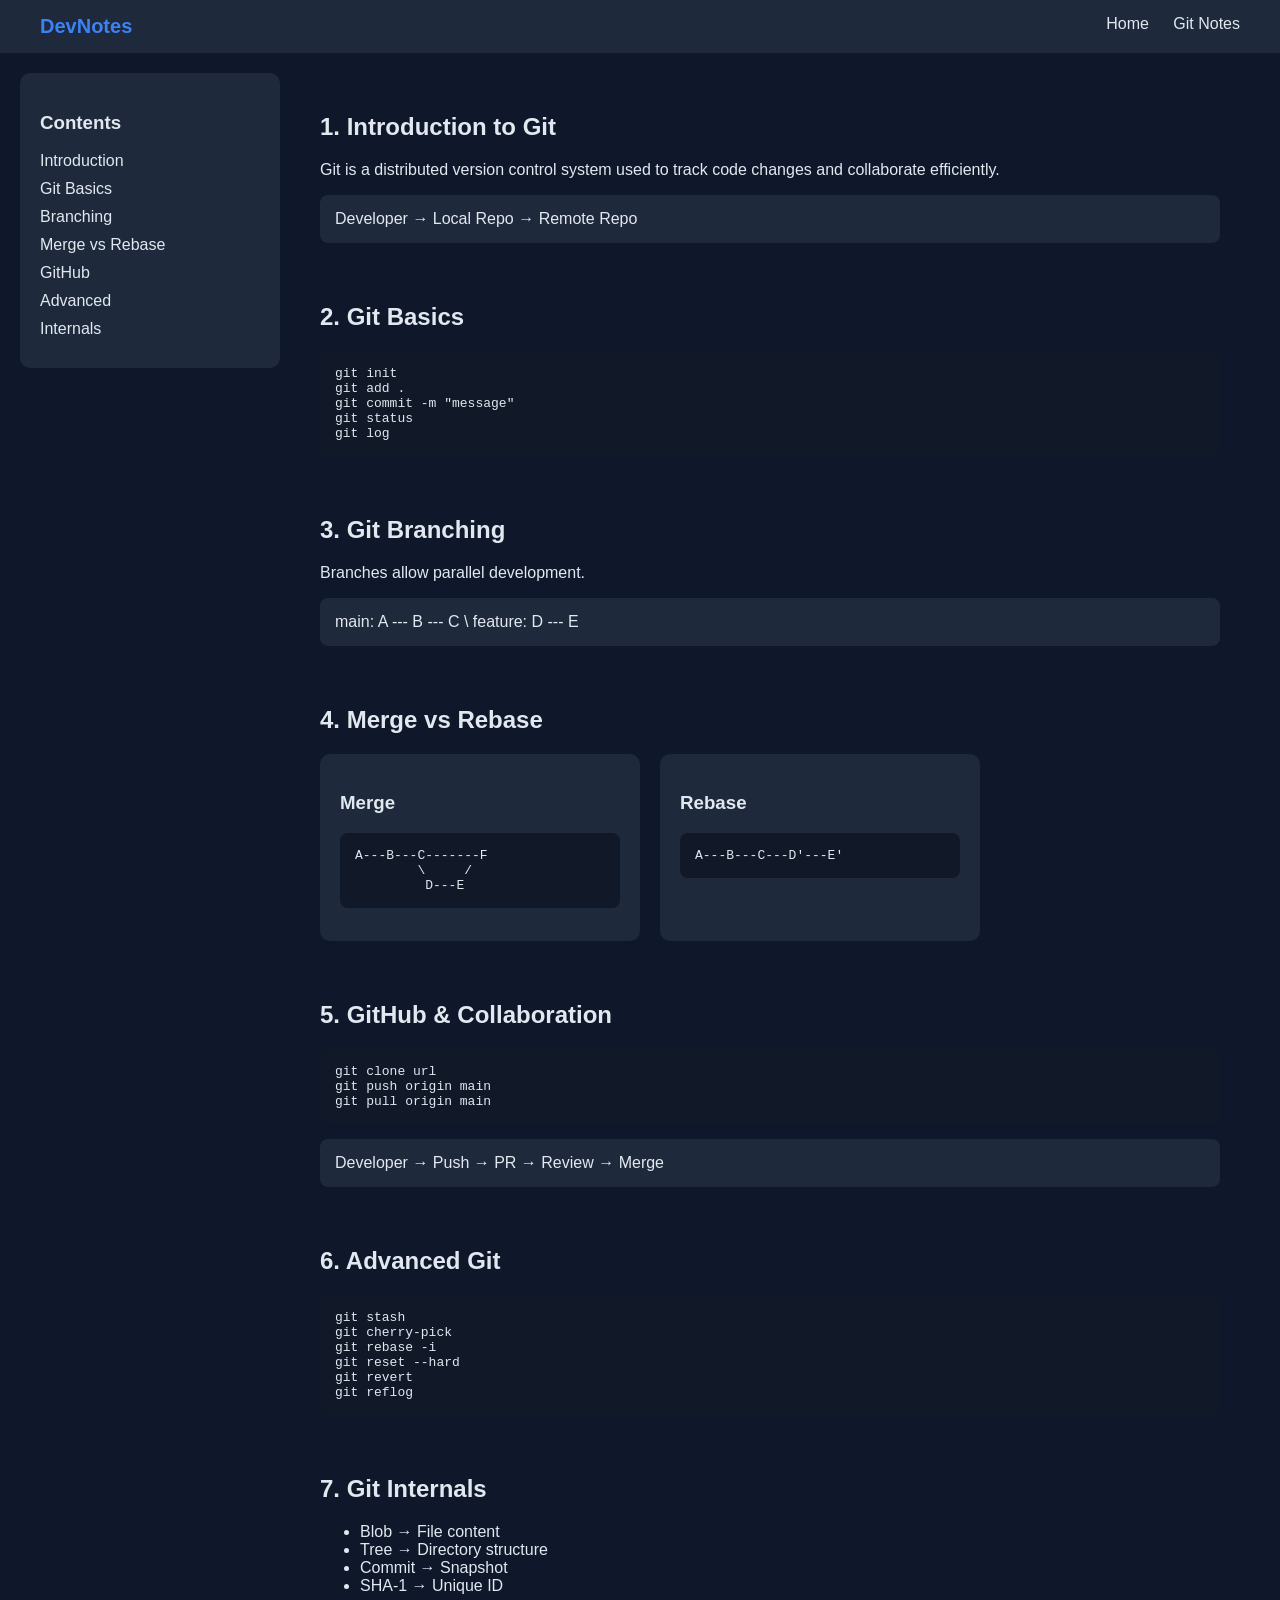
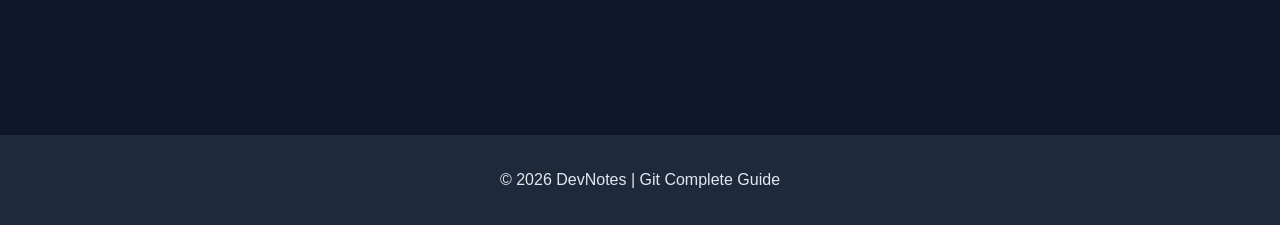
==== commit 43f0d8ae: "style sheet added" ====
--- a/git.html
+++ b/git.html
@@ -1,1603 +1,116 @@
 <!DOCTYPE html>
-<html lang="en" data-theme="dark">
+<html lang="en">
 <head>
-<meta charset="UTF-8">
-<meta name="viewport" content="width=device-width, initial-scale=1.0">
-<title>Git & GitHub Complete Guide</title>
-<link rel="preconnect" href="https://fonts.googleapis.com">
-<link rel="preconnect" href="https://fonts.gstatic.com" crossorigin>
-<link href="https://fonts.googleapis.com/css2?family=JetBrains+Mono:wght@400;500;700&family=Manrope:wght@400;500;600;700;800&family=IBM+Plex+Sans:wght@300;400;500&display=swap" rel="stylesheet">
-<style>
-/* ============================================================
-   DARK THEME (default)
-============================================================ */
-:root, [data-theme="dark"] {
-  --bg:           #0b1120;
-  --bg-card:      #131d2e;
-  --bg-sidebar:   #0d1626;
-  --bg-code:      #080f1c;
-  --bg-header:    rgba(11,17,32,0.96);
-  --accent:       #3b82f6;
-  --accent2:      #06b6d4;
-  --accent3:      #8b5cf6;
-  --success:      #10b981;
-  --warning:      #f59e0b;
-  --danger:       #ef4444;
-  --text:         #e2e8f0;
-  --text-muted:   #94a3b8;
-  --text-dim:     #4a5568;
-  --border:       rgba(59,130,246,0.18);
-  --border2:      rgba(255,255,255,0.07);
-  --shadow:       0 2px 16px rgba(0,0,0,0.45);
-  --shadow-lg:    0 8px 40px rgba(0,0,0,0.65);
-  --code-text:    #e2e8f0;
-  --kw:           #c084fc;
-  --cm:           #374151;
-  --st:           #6ee7b7;
-  --fn:           #60a5fa;
-  --nm:           #f9a8d4;
-  --toggle-track: #1e3358;
-  --toggle-thumb: #3b82f6;
-  --code-hdr:     rgba(255,255,255,0.028);
-  --table-hdr:    rgba(59,130,246,0.07);
-  --hover-row:    rgba(59,130,246,0.04);
-  --info-tip:     rgba(16,185,129,0.06);
-  --info-note:    rgba(59,130,246,0.06);
-  --info-warn:    rgba(245,158,11,0.06);
-}
-
-/* ============================================================
-   LIGHT THEME
-============================================================ */
-[data-theme="light"] {
-  --bg:           #f0f4f9;
-  --bg-card:      #ffffff;
-  --bg-sidebar:   #f8fafc;
-  --bg-code:      #eef2f7;
-  --bg-header:    rgba(248,250,252,0.97);
-  --accent:       #2563eb;
-  --accent2:      #0891b2;
-  --accent3:      #7c3aed;
-  --success:      #059669;
-  --warning:      #d97706;
-  --danger:       #dc2626;
-  --text:         #0f172a;
-  --text-muted:   #475569;
-  --text-dim:     #94a3b8;
-  --border:       rgba(37,99,235,0.16);
-  --border2:      rgba(0,0,0,0.09);
-  --shadow:       0 2px 12px rgba(0,0,0,0.07);
-  --shadow-lg:    0 8px 32px rgba(0,0,0,0.13);
-  --code-text:    #1e293b;
-  --kw:           #7c3aed;
-  --cm:           #9ca3af;
-  --st:           #059669;
-  --fn:           #2563eb;
-  --nm:           #be185d;
-  --toggle-track: #cbd5e1;
-  --toggle-thumb: #ffffff;
-  --code-hdr:     rgba(0,0,0,0.035);
-  --table-hdr:    rgba(37,99,235,0.05);
-  --hover-row:    rgba(37,99,235,0.03);
-  --info-tip:     rgba(5,150,105,0.07);
-  --info-note:    rgba(37,99,235,0.06);
-  --info-warn:    rgba(217,119,6,0.07);
-}
-
-/* ============================================================
-   RESET & BASE
-============================================================ */
-*, *::before, *::after { box-sizing: border-box; margin: 0; padding: 0; }
-html { scroll-behavior: smooth; height: 100%; }
-
-body {
-  font-family: 'IBM Plex Sans', sans-serif;
-  background: var(--bg);
-  color: var(--text);
-  font-size: 15px;
-  line-height: 1.7;
-  overflow-x: hidden;
-  min-height: 100vh;
-  width: 100%;
-}
-
-/* Theme transition — applied to every element */
-body, body * {
-  transition:
-    background-color 0.28s ease,
-    border-color     0.28s ease,
-    color            0.22s ease,
-    box-shadow       0.28s ease,
-    fill             0.22s ease;
-}
-/* Exempt animation-critical elements */
-.nav-items         { transition: max-height 0.3s ease !important; }
-.accordion-body    { transition: max-height 0.35s ease !important; }
-.sidebar           { transition: left 0.3s ease !important; }
-.hamburger span    { transition: transform 0.3s ease, opacity 0.3s ease !important; }
-.nav-toggle .arrow { transition: transform 0.25s ease !important; }
-.toggle-thumb      { transition: transform 0.3s ease !important; }
-.copy-btn          { transition: background 0.15s, border-color 0.15s, color 0.15s !important; }
-
-/* ── Scrollbars ── */
-::-webkit-scrollbar { width: 5px; height: 5px; }
-::-webkit-scrollbar-track { background: transparent; }
-::-webkit-scrollbar-thumb { background: var(--border2); border-radius: 4px; }
-::-webkit-scrollbar-thumb:hover { background: var(--accent); }
-
-/* ============================================================
-   HEADER
-============================================================ */
-.site-header {
-  position: fixed;
-  top: 0; left: 0; right: 0; width: 100%;
-  height: 64px;
-  background: var(--bg-header);
-  backdrop-filter: blur(16px);
-  -webkit-backdrop-filter: blur(16px);
-  border-bottom: 1px solid var(--border2);
-  display: flex;
-  align-items: center;
-  padding: 0 24px;
-  gap: 16px;
-  z-index: 1000;
-}
-
-.logo {
-  display: flex; align-items: center; gap: 9px;
-  text-decoration: none; flex-shrink: 0;
-}
-.logo-icon {
-  width: 34px; height: 34px;
-  background: linear-gradient(135deg, var(--accent), var(--accent3));
-  border-radius: 8px;
-  display: flex; align-items: center; justify-content: center;
-  font-family: 'JetBrains Mono', monospace;
-  font-weight: 700; font-size: 15px; color: #fff;
-  flex-shrink: 0;
-}
-.logo-text {
-  font-family: 'Manrope', sans-serif;
-  font-weight: 800; font-size: 17px;
-  color: var(--text); letter-spacing: -0.3px;
-}
-
-.header-center { flex: 1; min-width: 0; }
-.breadcrumb {
-  font-size: 11.5px; color: var(--text-dim);
-  margin-bottom: 1px;
-  white-space: nowrap; overflow: hidden; text-overflow: ellipsis;
-}
-.breadcrumb a { color: var(--text-dim); text-decoration: none; }
-.breadcrumb a:hover { color: var(--accent); }
-.breadcrumb span { margin: 0 4px; }
-.header-title {
-  font-family: 'Manrope', sans-serif;
-  font-weight: 700; font-size: 13.5px;
-  color: var(--text); letter-spacing: -0.2px;
-  white-space: nowrap; overflow: hidden; text-overflow: ellipsis;
-}
-
-/* ── Theme Toggle ── */
-.theme-toggle {
-  flex-shrink: 0;
-  display: flex; align-items: center; gap: 8px;
-  background: var(--bg-card);
-  border: 1px solid var(--border2);
-  border-radius: 22px;
-  padding: 5px 12px 5px 8px;
-  cursor: pointer;
-}
-.theme-toggle:hover { border-color: var(--accent); }
-
-.toggle-track {
-  width: 40px; height: 20px;
-  background: var(--toggle-track);
-  border-radius: 10px;
-  position: relative; flex-shrink: 0;
-}
-.toggle-thumb {
-  position: absolute; top: 2px; left: 2px;
-  width: 16px; height: 16px;
-  background: var(--toggle-thumb);
-  border-radius: 50%;
-  box-shadow: 0 1px 4px rgba(0,0,0,0.25);
-}
-[data-theme="dark"]  .toggle-thumb { transform: translateX(0); }
-[data-theme="light"] .toggle-thumb { transform: translateX(20px); }
-
-.toggle-icon { font-size: 14px; }
-.toggle-label {
-  font-family: 'JetBrains Mono', monospace;
-  font-size: 11px; color: var(--text-muted);
-  white-space: nowrap;
-}
-
-/* ── Hamburger ── */
-.hamburger {
-  display: none; flex-direction: column; gap: 5px;
-  cursor: pointer; padding: 5px;
-  background: none; border: none; flex-shrink: 0;
-}
-.hamburger span {
-  display: block; width: 22px; height: 2px;
-  background: var(--text-muted); border-radius: 2px;
-}
-.hamburger.open span:nth-child(1) { transform: translateY(7px) rotate(45deg); }
-.hamburger.open span:nth-child(2) { opacity: 0; }
-.hamburger.open span:nth-child(3) { transform: translateY(-7px) rotate(-45deg); }
-
-/* ============================================================
-   FULL-SCREEN LAYOUT
-============================================================ */
-.page-wrapper {
-  display: flex;
-  margin-top: 64px;
-  min-height: calc(100vh - 64px);
-  width: 100%;
-}
-
-/* ============================================================
-   SIDEBAR
-============================================================ */
-.sidebar {
-  width: 262px; flex-shrink: 0;
-  position: sticky; top: 64px;
-  height: calc(100vh - 64px);
-  overflow-y: auto;
-  background: var(--bg-sidebar);
-  border-right: 1px solid var(--border2);
-  padding: 16px 0 48px;
-}
-.sidebar::-webkit-scrollbar { width: 3px; }
-
-.nav-section { margin-bottom: 2px; }
-.nav-toggle {
-  width: 100%; display: flex;
-  align-items: center; justify-content: space-between;
-  padding: 9px 18px;
-  background: none; border: none;
-  color: var(--text-dim);
-  font-family: 'Manrope', sans-serif;
-  font-size: 10.5px; font-weight: 800;
-  letter-spacing: 1.1px; text-transform: uppercase;
-  cursor: pointer;
-}
-.nav-toggle:hover { color: var(--accent); }
-.nav-toggle .arrow { font-size: 10px; }
-.nav-toggle.open .arrow { transform: rotate(180deg); }
-.nav-items { overflow: hidden; }
-
-.nav-link {
-  display: flex; align-items: center; gap: 8px;
-  padding: 6px 18px 6px 26px;
-  color: var(--text-muted); text-decoration: none;
-  font-size: 13px;
-  border-left: 2px solid transparent;
-  margin-left: 3px;
-}
-.nav-link:hover { color: var(--text); background: rgba(59,130,246,0.05); }
-.nav-link.active {
-  color: var(--accent);
-  border-left-color: var(--accent);
-  background: rgba(59,130,246,0.07);
-}
-.nav-dot {
-  width: 5px; height: 5px; border-radius: 50%;
-  background: currentColor; opacity: 0.5; flex-shrink: 0;
-}
-.nav-link.active .nav-dot { opacity: 1; }
-
-/* ============================================================
-   MAIN CONTENT — fills all remaining width
-============================================================ */
-.main-content {
-  flex: 1; min-width: 0; width: 100%;
-  padding: 48px 64px 100px;
-}
-
-/* ============================================================
-   HERO
-============================================================ */
-.page-hero {
-  margin-bottom: 60px;
-  padding: 44px 48px;
-  background: linear-gradient(135deg,
-    rgba(59,130,246,0.08), rgba(139,92,246,0.05));
-  border: 1px solid var(--border);
-  border-radius: 16px;
-  position: relative; overflow: hidden;
-}
-[data-theme="light"] .page-hero {
-  background: linear-gradient(135deg,
-    rgba(37,99,235,0.06), rgba(124,58,237,0.04));
-}
-.page-hero::before {
-  content: ''; position: absolute;
-  top: -80px; right: -80px;
-  width: 280px; height: 280px;
-  background: radial-gradient(circle, rgba(59,130,246,0.1), transparent 70%);
-  pointer-events: none;
-}
-.page-hero-tag {
-  display: inline-block;
-  background: rgba(59,130,246,0.1);
-  color: var(--accent);
-  font-family: 'JetBrains Mono', monospace;
-  font-size: 11px; padding: 3px 11px;
-  border-radius: 20px; border: 1px solid rgba(59,130,246,0.22);
-  margin-bottom: 16px;
-}
-.page-hero h1 {
-  font-family: 'Manrope', sans-serif;
-  font-size: 32px; font-weight: 800;
-  color: var(--text); letter-spacing: -0.6px;
-  margin-bottom: 12px; line-height: 1.2;
-}
-.page-hero p { color: var(--text-muted); font-size: 15px; max-width: 580px; }
-
-/* ============================================================
-   SECTIONS
-============================================================ */
-.content-section { margin-bottom: 68px; scroll-margin-top: 84px; }
-.section-header {
-  display: flex; align-items: center; gap: 14px;
-  margin-bottom: 24px;
-}
-.section-num {
-  font-family: 'JetBrains Mono', monospace;
-  font-size: 11px; font-weight: 700;
-  color: var(--accent);
-  background: rgba(59,130,246,0.1);
-  border: 1px solid rgba(59,130,246,0.2);
-  padding: 3px 8px; border-radius: 5px; flex-shrink: 0;
-}
-.section-header h2 {
-  font-family: 'Manrope', sans-serif;
-  font-size: 23px; font-weight: 800;
-  color: var(--text); letter-spacing: -0.3px;
-}
-
-/* ============================================================
-   CARDS
-============================================================ */
-.card {
-  background: var(--bg-card);
-  border: 1px solid var(--border2);
-  border-radius: 12px; padding: 24px;
-  margin-bottom: 20px; box-shadow: var(--shadow);
-}
-.card p { color: var(--text-muted); margin-bottom: 12px; }
-.card p:last-child { margin-bottom: 0; }
-.card h3 {
-  font-family: 'Manrope', sans-serif;
-  font-size: 15.5px; font-weight: 700;
-  color: var(--text); margin-bottom: 10px;
-}
-.card ul { list-style: none; padding: 0; }
-.card ul li {
-  padding: 4px 0 4px 20px;
-  color: var(--text-muted);
-  position: relative; font-size: 14px;
-}
-.card ul li::before {
-  content: '▸'; position: absolute; left: 0;
-  color: var(--accent); font-size: 11px; top: 6px;
-}
-.highlight { color: var(--accent); font-weight: 500; }
-
-/* ============================================================
-   CODE BLOCKS
-============================================================ */
-.code-block {
-  background: var(--bg-code);
-  border: 1px solid var(--border2);
-  border-radius: 12px; margin-bottom: 20px;
-  overflow: hidden; box-shadow: var(--shadow);
-}
-.code-header {
-  display: flex; align-items: center;
-  justify-content: space-between;
-  padding: 9px 16px;
-  background: var(--code-hdr);
-  border-bottom: 1px solid var(--border2);
-}
-.code-dots { display: flex; gap: 6px; }
-.code-dots span { width: 10px; height: 10px; border-radius: 50%; }
-.code-dots span:nth-child(1) { background: #ef4444; }
-.code-dots span:nth-child(2) { background: #f59e0b; }
-.code-dots span:nth-child(3) { background: #10b981; }
-.code-lang {
-  font-family: 'JetBrains Mono', monospace;
-  font-size: 11px; color: var(--text-dim);
-}
-.copy-btn {
-  background: rgba(59,130,246,0.1);
-  border: 1px solid rgba(59,130,246,0.22);
-  color: var(--accent);
-  font-family: 'JetBrains Mono', monospace;
-  font-size: 11px; padding: 3px 10px;
-  border-radius: 4px; cursor: pointer;
-}
-.copy-btn:hover { background: rgba(59,130,246,0.2); }
-.copy-btn.copied {
-  color: var(--success); border-color: var(--success);
-  background: rgba(16,185,129,0.08);
-}
-.code-body { padding: 20px 22px; overflow-x: auto; }
-.code-body code {
-  font-family: 'JetBrains Mono', monospace;
-  font-size: 13.5px; line-height: 1.85;
-  color: var(--code-text);
-  white-space: pre; display: block;
-}
-.kw { color: var(--kw); }
-.cm { color: var(--cm); font-style: italic; }
-.st { color: var(--st); }
-.fn { color: var(--fn); }
-.nm { color: var(--nm); }
-
-/* ============================================================
-   DIAGRAMS
-============================================================ */
-.diagram {
-  background: var(--bg-code);
-  border: 1px solid var(--border2);
-  border-radius: 12px; padding: 26px 28px;
-  margin-bottom: 20px; overflow-x: auto;
-}
-.diagram-title {
-  font-family: 'JetBrains Mono', monospace;
-  font-size: 10.5px; color: var(--text-dim);
-  text-transform: uppercase; letter-spacing: 1.1px;
-  margin-bottom: 18px;
-}
-.flow-row {
-  display: flex; align-items: center;
-  flex-wrap: wrap; gap: 7px;
-}
-.flow-node {
-  background: rgba(59,130,246,0.1);
-  border: 1px solid rgba(59,130,246,0.28);
-  color: var(--accent);
-  font-family: 'JetBrains Mono', monospace;
-  font-size: 12px; padding: 6px 13px;
-  border-radius: 6px; white-space: nowrap;
-}
-.flow-node.green  { background: rgba(16,185,129,0.08); border-color: rgba(16,185,129,0.28); color: var(--success); }
-.flow-node.purple { background: rgba(139,92,246,0.08); border-color: rgba(139,92,246,0.28); color: var(--accent3); }
-.flow-node.yellow { background: rgba(245,158,11,0.08); border-color: rgba(245,158,11,0.28); color: var(--warning); }
-.flow-arrow { color: var(--text-dim); font-family: 'JetBrains Mono', monospace; font-size: 13px; }
-
-/* Branch diagram */
-.branch-diagram { font-family: 'JetBrains Mono', monospace; font-size: 13px; line-height: 2; }
-.branch-line { display: flex; align-items: center; margin-bottom: 6px; }
-.branch-label { font-size: 11px; color: var(--text-dim); width: 80px; flex-shrink: 0; }
-.commit {
-  display: inline-flex; align-items: center; justify-content: center;
-  width: 30px; height: 30px; border-radius: 50%;
-  font-size: 11px; font-weight: 700; flex-shrink: 0;
-}
-.commit.main-c  { background: rgba(59,130,246,0.15); border: 2px solid var(--accent);  color: var(--accent); }
-.commit.feat-c  { background: rgba(16,185,129,0.12); border: 2px solid var(--success); color: var(--success); }
-.commit.merge-c { background: rgba(139,92,246,0.12); border: 2px solid var(--accent3); color: var(--accent3); }
-.commit-line { height: 2px; background: var(--text-dim); flex: 1; min-width: 16px; max-width: 36px; }
-
-/* Two-col diagram */
-.two-col-diagram { display: grid; grid-template-columns: 1fr 1fr; gap: 16px; margin-bottom: 20px; }
-.diagram-box {
-  background: var(--bg-code);
-  border: 1px solid var(--border2);
-  border-radius: 12px; padding: 20px;
-}
-.diagram-box h4 {
-  font-family: 'JetBrains Mono', monospace;
-  font-size: 11.5px; color: var(--text-dim);
-  text-transform: uppercase; letter-spacing: 0.8px;
-  margin-bottom: 16px;
-}
-.badge { font-size: 10px; padding: 2px 7px; border-radius: 4px; margin-left: 6px; font-family: 'JetBrains Mono', monospace; }
-.badge-blue   { background: rgba(59,130,246,0.12); color: var(--accent); }
-.badge-purple { background: rgba(139,92,246,0.12); color: var(--accent3); }
-.ascii-diagram {
-  font-family: 'JetBrains Mono', monospace;
-  font-size: 12.5px; color: var(--text-muted);
-  line-height: 2; white-space: pre;
-}
-.ascii-diagram .c-blue   { color: var(--accent); }
-.ascii-diagram .c-green  { color: var(--success); }
-.ascii-diagram .c-purple { color: var(--accent3); }
-.ascii-diagram .c-merge  { color: var(--warning); }
-
-/* ============================================================
-   INFO BOXES
-============================================================ */
-.info-box {
-  display: flex; gap: 14px; padding: 15px 18px;
-  border-radius: 9px; margin-bottom: 16px;
-  border-left: 3px solid; font-size: 14px;
-}
-.info-box.tip  { background: var(--info-tip);  border-color: var(--success); }
-.info-box.note { background: var(--info-note); border-color: var(--accent); }
-.info-box.warn { background: var(--info-warn); border-color: var(--warning); }
-.info-box .icon { font-size: 16px; flex-shrink: 0; margin-top: 2px; }
-.info-box p { color: var(--text-muted); margin: 0; }
-
-/* ============================================================
-   TABLES
-============================================================ */
-.compare-table {
-  width: 100%; border-collapse: collapse;
-  margin-bottom: 20px; font-size: 14px;
-  border: 1px solid var(--border2);
-  border-radius: 10px; overflow: hidden;
-}
-.compare-table th {
-  background: var(--table-hdr);
-  color: var(--text-muted);
-  font-family: 'Manrope', sans-serif;
-  font-size: 11.5px; font-weight: 700;
-  text-transform: uppercase; letter-spacing: 0.8px;
-  padding: 11px 16px; text-align: left;
-  border-bottom: 1px solid var(--border2);
-}
-.compare-table td {
-  padding: 10px 16px; color: var(--text-muted);
-  border-bottom: 1px solid var(--border2);
-  font-family: 'JetBrains Mono', monospace; font-size: 12.5px;
-}
-.compare-table tr:last-child td { border-bottom: none; }
-.compare-table tr:hover td { background: var(--hover-row); }
-.compare-table td:first-child { color: var(--text); font-weight: 500; }
-
-/* ============================================================
-   ACCORDION
-============================================================ */
-.accordion-item {
-  border: 1px solid var(--border2);
-  border-radius: 9px; margin-bottom: 8px; overflow: hidden;
-}
-.accordion-item.open { border-color: var(--border); }
-.accordion-btn {
-  width: 100%; display: flex;
-  align-items: center; justify-content: space-between;
-  padding: 15px 18px;
-  background: var(--bg-card); border: none;
-  color: var(--text);
-  font-family: 'IBM Plex Sans', sans-serif;
-  font-size: 13.5px; font-weight: 500;
-  text-align: left; cursor: pointer; gap: 12px;
-}
-.accordion-btn:hover { background: var(--bg-code); }
-.accordion-btn .q-num {
-  font-family: 'JetBrains Mono', monospace;
-  font-size: 10.5px; color: var(--accent);
-  background: rgba(59,130,246,0.1);
-  padding: 2px 7px; border-radius: 4px; flex-shrink: 0;
-}
-.accordion-btn .q-icon {
-  flex-shrink: 0; color: var(--text-dim); font-size: 11px;
-  transition: transform 0.25s ease !important;
-}
-.accordion-item.open .q-icon { transform: rotate(180deg); color: var(--accent); }
-.accordion-body { max-height: 0; overflow: hidden; background: var(--bg-code); }
-.accordion-body-inner {
-  padding: 16px 20px 20px;
-  color: var(--text-muted); font-size: 13.5px; line-height: 1.75;
-  border-top: 1px solid var(--border2);
-}
-.accordion-body-inner code {
-  font-family: 'JetBrains Mono', monospace; font-size: 12px;
-  background: rgba(59,130,246,0.08);
-  padding: 2px 6px; border-radius: 3px;
-  color: var(--accent2);
-}
-
-/* ============================================================
-   INTERNALS GRID
-============================================================ */
-.internals-grid {
-  display: grid; grid-template-columns: repeat(2, 1fr);
-  gap: 12px; margin-bottom: 20px;
-}
-.internal-card {
-  background: var(--bg-code);
-  border: 1px solid var(--border2);
-  border-radius: 10px; padding: 18px;
-}
-.internal-card:hover { border-color: var(--border); }
-.internal-card .ic-label {
-  font-family: 'JetBrains Mono', monospace;
-  font-size: 10.5px; color: var(--accent);
-  text-transform: uppercase; letter-spacing: 0.8px; margin-bottom: 6px;
-}
-.internal-card h4 {
-  font-family: 'Manrope', sans-serif;
-  font-size: 15px; font-weight: 700;
-  color: var(--text); margin-bottom: 7px;
-}
-.internal-card p { font-size: 13px; color: var(--text-muted); line-height: 1.6; }
-
-/* ── Inline code ── */
-code.ic {
-  font-family: 'JetBrains Mono', monospace; font-size: 12.5px;
-  background: rgba(59,130,246,0.08);
-  padding: 2px 6px; border-radius: 3px; color: var(--accent2);
-}
-
-/* ============================================================
-   MOBILE OVERLAY
-============================================================ */
-.sidebar-overlay {
-  display: none; position: fixed; inset: 0;
-  background: rgba(0,0,0,0.55); z-index: 998;
-}
-.sidebar-overlay.show { display: block; }
-
-/* ============================================================
-   RESPONSIVE
-============================================================ */
-@media (max-width: 1100px) {
-  .main-content { padding: 40px 44px 80px; }
-}
-@media (max-width: 900px) {
-  .main-content { padding: 32px 28px 70px; }
-  .two-col-diagram { grid-template-columns: 1fr; }
-  .internals-grid { grid-template-columns: 1fr; }
-}
-@media (max-width: 768px) {
-  .hamburger { display: flex; }
-  .toggle-label { display: none !important; }
-  .sidebar {
-    position: fixed; top: 64px; left: -100%;
-    height: calc(100vh - 64px); z-index: 999;
-    width: 256px; box-shadow: var(--shadow-lg);
-  }
-  .sidebar.open { left: 0; }
-  .main-content { padding: 24px 20px 64px; }
-  .page-hero { padding: 28px 24px; }
-  .page-hero h1 { font-size: 24px; }
-  .section-header h2 { font-size: 20px; }
-  .site-header { padding: 0 16px; gap: 10px; }
-  .header-title { font-size: 12.5px; }
-}
-@media (max-width: 480px) {
-  .logo-text { display: none; }
-  .page-hero h1 { font-size: 20px; }
-  .code-body code { font-size: 12px; }
-  .main-content { padding: 20px 14px 56px; }
-  .page-hero { padding: 22px 18px; }
-}
-</style>
+    <meta charset="UTF-8">
+    <title>Git Complete Guide</title>
+    <link rel="stylesheet" href="style.css">
 </head>
 <body>
 
-<!-- ============================================================
-     HEADER
-============================================================ -->
-<header class="site-header">
-  <a href="#" class="logo">
-    <div class="logo-icon">G</div>
-    <span class="logo-text">DevNotes</span>
-  </a>
-
-  <div class="header-center">
-    <div class="breadcrumb">
-      <a href="#">Home</a><span>›</span>
-      <a href="#">Notes</a><span>›</span>
-      <span>Git &amp; GitHub</span>
-    </div>
-    <div class="header-title">Git &amp; GitHub Complete Guide (Beginner to Advanced)</div>
-  </div>
-
-  <!-- Theme Toggle -->
-  <button class="theme-toggle" id="themeToggle" aria-label="Toggle light/dark theme">
-    <div class="toggle-track"><div class="toggle-thumb"></div></div>
-    <span class="toggle-icon" id="themeIcon">☀️</span>
-    <span class="toggle-label" id="toggleLabel">Light mode</span>
-  </button>
-
-  <!-- Hamburger -->
-  <button class="hamburger" id="hamburger" aria-label="Toggle navigation">
-    <span></span><span></span><span></span>
-  </button>
+<header>
+    <div class="logo">DevNotes</div>
+    <nav>
+        <a href="main.html">Home</a>
+        <a href="git.html">Git Notes</a>
+    </nav>
 </header>
 
-<div class="sidebar-overlay" id="overlay"></div>
+<div class="container">
 
-<!-- ============================================================
-     PAGE WRAPPER
-============================================================ -->
-<div class="page-wrapper">
+    <aside class="sidebar">
+        <h3>Contents</h3>
+        <a href="#intro">Introduction</a>
+        <a href="#basics">Git Basics</a>
+        <a href="#branching">Branching</a>
+        <a href="#merge">Merge vs Rebase</a>
+        <a href="#github">GitHub</a>
+        <a href="#advanced">Advanced</a>
+        <a href="#internals">Internals</a>
+    </aside>
 
-  <!-- SIDEBAR -->
-  <nav class="sidebar" id="sidebar">
-    <div class="nav-section">
-      <button class="nav-toggle open" data-target="nav-intro">Introduction <span class="arrow">▾</span></button>
-      <div class="nav-items" id="nav-intro">
-        <a class="nav-link active" href="#intro"><span class="nav-dot"></span>What is Git?</a>
-        <a class="nav-link" href="#why-git"><span class="nav-dot"></span>Why Git?</a>
-        <a class="nav-link" href="#cvcs-dvcs"><span class="nav-dot"></span>CVCS vs DVCS</a>
-      </div>
-    </div>
-    <div class="nav-section">
-      <button class="nav-toggle open" data-target="nav-basics">Git Basics <span class="arrow">▾</span></button>
-      <div class="nav-items" id="nav-basics">
-        <a class="nav-link" href="#git-init"><span class="nav-dot"></span>git init</a>
-        <a class="nav-link" href="#git-commit"><span class="nav-dot"></span>Stage &amp; Commit</a>
-        <a class="nav-link" href="#git-status"><span class="nav-dot"></span>Status &amp; Log</a>
-      </div>
-    </div>
-    <div class="nav-section">
-      <button class="nav-toggle open" data-target="nav-branch">Git Branching <span class="arrow">▾</span></button>
-      <div class="nav-items" id="nav-branch">
-        <a class="nav-link" href="#branching"><span class="nav-dot"></span>Branches</a>
-        <a class="nav-link" href="#head"><span class="nav-dot"></span>HEAD Pointer</a>
-      </div>
-    </div>
-    <div class="nav-section">
-      <button class="nav-toggle open" data-target="nav-merge">Merge vs Rebase <span class="arrow">▾</span></button>
-      <div class="nav-items" id="nav-merge">
-        <a class="nav-link" href="#merge-rebase"><span class="nav-dot"></span>Merge</a>
-        <a class="nav-link" href="#merge-rebase"><span class="nav-dot"></span>Rebase</a>
-      </div>
-    </div>
-    <div class="nav-section">
-      <button class="nav-toggle open" data-target="nav-github">GitHub <span class="arrow">▾</span></button>
-      <div class="nav-items" id="nav-github">
-        <a class="nav-link" href="#github"><span class="nav-dot"></span>What is GitHub?</a>
-        <a class="nav-link" href="#remote-cmds"><span class="nav-dot"></span>Remote Commands</a>
-      </div>
-    </div>
-    <div class="nav-section">
-      <button class="nav-toggle open" data-target="nav-collab">Collaboration <span class="arrow">▾</span></button>
-      <div class="nav-items" id="nav-collab">
-        <a class="nav-link" href="#collaboration"><span class="nav-dot"></span>Pull Requests</a>
-        <a class="nav-link" href="#conflict"><span class="nav-dot"></span>Conflict Resolution</a>
-      </div>
-    </div>
-    <div class="nav-section">
-      <button class="nav-toggle" data-target="nav-advanced">Advanced Git <span class="arrow">▾</span></button>
-      <div class="nav-items" id="nav-advanced" style="max-height:0">
-        <a class="nav-link" href="#advanced"><span class="nav-dot"></span>Interactive Rebase</a>
-        <a class="nav-link" href="#stash"><span class="nav-dot"></span>Stash</a>
-        <a class="nav-link" href="#cherry-pick"><span class="nav-dot"></span>Cherry-pick</a>
-        <a class="nav-link" href="#reset-revert"><span class="nav-dot"></span>Reset vs Revert</a>
-        <a class="nav-link" href="#reflog"><span class="nav-dot"></span>Reflog</a>
-      </div>
-    </div>
-    <div class="nav-section">
-      <button class="nav-toggle" data-target="nav-internals">Git Internals <span class="arrow">▾</span></button>
-      <div class="nav-items" id="nav-internals" style="max-height:0">
-        <a class="nav-link" href="#internals"><span class="nav-dot"></span>Blob, Tree, Commit</a>
-        <a class="nav-link" href="#sha1"><span class="nav-dot"></span>SHA-1 Hashing</a>
-      </div>
-    </div>
-    <div class="nav-section">
-      <button class="nav-toggle open" data-target="nav-interview">Interview Questions <span class="arrow">▾</span></button>
-      <div class="nav-items" id="nav-interview">
-        <a class="nav-link" href="#interview"><span class="nav-dot"></span>Common Q&amp;As</a>
-      </div>
-    </div>
-  </nav>
+    <main class="content">
 
-  <!-- MAIN CONTENT -->
-  <main class="main-content">
+        <section id="intro">
+            <h2>1. Introduction to Git</h2>
+            <p>Git is a distributed version control system used to track code changes and collaborate efficiently.</p>
+            <div class="diagram">
+                Developer → Local Repo → Remote Repo
+            </div>
+        </section>
 
-    <!-- Hero -->
-    <div class="page-hero">
-      <div class="page-hero-tag">📘 Complete Guide</div>
-      <h1>Git &amp; GitHub<br>From Beginner to Advanced</h1>
-      <p>Master version control with practical explanations, visual diagrams, and copy-ready commands.</p>
-    </div>
+        <section id="basics">
+            <h2>2. Git Basics</h2>
+            <pre><code>git init
+git add .
+git commit -m "message"
+git status
+git log</code></pre>
+        </section>
 
-    <!-- ====================================================
-         01 INTRODUCTION
-    ===================================================== -->
-    <section class="content-section" id="intro">
-      <div class="section-header">
-        <span class="section-num">01</span>
-        <h2>Introduction to Git</h2>
-      </div>
+        <section id="branching">
+            <h2>3. Git Branching</h2>
+            <p>Branches allow parallel development.</p>
+            <div class="diagram">
+main: A --- B --- C  
+          \  
+feature:   D --- E
+            </div>
+        </section>
 
-      <div class="card">
-        <h3>What is Git?</h3>
-        <p>Git is a <span class="highlight">distributed version control system (DVCS)</span> created by Linus Torvalds in 2005. It tracks changes in your source code, lets you collaborate with others, and allows you to revert to any previous state of your project.</p>
-        <p>Think of Git as a time machine for your codebase — every <em>commit</em> is a snapshot you can travel back to at any point.</p>
-      </div>
+        <section id="merge">
+            <h2>4. Merge vs Rebase</h2>
 
-      <div class="diagram">
-        <div class="diagram-title">Basic Git Flow</div>
-        <div class="flow-row">
-          <div class="flow-node">👨‍💻 Developer</div>
-          <div class="flow-arrow">─▶</div>
-          <div class="flow-node green">📁 Working Dir</div>
-          <div class="flow-arrow">─▶</div>
-          <div class="flow-node yellow">📦 Staging Area</div>
-          <div class="flow-arrow">─▶</div>
-          <div class="flow-node purple">🗃 Local Repo</div>
-          <div class="flow-arrow">─▶</div>
-          <div class="flow-node">☁️ Remote Repo</div>
-        </div>
-      </div>
+            <div class="grid-2">
+                <div class="card">
+                    <h3>Merge</h3>
+                    <pre><code>A---B---C-------F
+        \     /
+         D---E</code></pre>
+                </div>
 
-      <div id="why-git" style="scroll-margin-top:84px">
-        <div class="card">
-          <h3>Why Git?</h3>
-          <ul>
-            <li>Track every change with who made it and why</li>
-            <li>Branch and experiment without affecting main code</li>
-            <li>Collaborate with teams across the globe</li>
-            <li>Merge code from multiple developers automatically</li>
-            <li>Roll back to any previous version instantly</li>
-            <li>Industry standard — used by virtually all software teams</li>
-          </ul>
-        </div>
-      </div>
+                <div class="card">
+                    <h3>Rebase</h3>
+                    <pre><code>A---B---C---D'---E'</code></pre>
+                </div>
+            </div>
+        </section>
 
-      <div id="cvcs-dvcs" style="scroll-margin-top:84px">
-        <table class="compare-table">
-          <thead>
-            <tr><th>Feature</th><th>Centralized VCS (SVN)</th><th>Distributed VCS (Git)</th></tr>
-          </thead>
-          <tbody>
-            <tr><td>Repository</td><td>Single server</td><td>Every machine has full copy</td></tr>
-            <tr><td>Offline work</td><td>❌ No</td><td>✅ Yes</td></tr>
-            <tr><td>Speed</td><td>Depends on server</td><td>Very fast (local ops)</td></tr>
-            <tr><td>Branching</td><td>Slow, expensive</td><td>Instant, lightweight</td></tr>
-            <tr><td>Single point of failure</td><td>Yes</td><td>No</td></tr>
-          </tbody>
-        </table>
-      </div>
-    </section>
+        <section id="github">
+            <h2>5. GitHub & Collaboration</h2>
+            <pre><code>git clone url
+git push origin main
+git pull origin main</code></pre>
+            <div class="diagram">
+Developer → Push → PR → Review → Merge
+            </div>
+        </section>
 
-    <!-- ====================================================
-         02 GIT BASICS
-    ===================================================== -->
-    <section class="content-section" id="git-init">
-      <div class="section-header">
-        <span class="section-num">02</span>
-        <h2>Git Basics</h2>
-      </div>
+        <section id="advanced">
+            <h2>6. Advanced Git</h2>
+            <pre><code>git stash
+git cherry-pick
+git rebase -i
+git reset --hard
+git revert
+git reflog</code></pre>
+        </section>
 
-      <div class="card">
-        <p>Every Git project starts with initialization. Once initialized, your folder becomes a Git repository with a hidden <code class="ic">.git</code> directory that tracks all history.</p>
-      </div>
+        <section id="internals">
+            <h2>7. Git Internals</h2>
+            <ul>
+                <li>Blob → File content</li>
+                <li>Tree → Directory structure</li>
+                <li>Commit → Snapshot</li>
+                <li>SHA-1 → Unique ID</li>
+            </ul>
+        </section>
 
-      <div class="code-block">
-        <div class="code-header">
-          <div class="code-dots"><span></span><span></span><span></span></div>
-          <span class="code-lang">bash — Initialize a repository</span>
-          <button class="copy-btn" onclick="copyCode(this)">copy</button>
-        </div>
-        <div class="code-body"><code><span class="cm"># Initialize a new Git repository</span>
-<span class="kw">git</span> init
+    </main>
+</div>
 
-<span class="cm"># Initialize in a specific folder</span>
-<span class="kw">git</span> init my-project</code></div>
-      </div>
+<footer>
+    <p>© 2026 DevNotes | Git Complete Guide</p>
+</footer>
 
-      <div id="git-commit" style="scroll-margin-top:84px">
-        <div class="code-block">
-          <div class="code-header">
-            <div class="code-dots"><span></span><span></span><span></span></div>
-            <span class="code-lang">bash — Stage &amp; Commit</span>
-            <button class="copy-btn" onclick="copyCode(this)">copy</button>
-          </div>
-          <div class="code-body"><code><span class="cm"># Stage all changes</span>
-<span class="kw">git</span> add <span class="fn">.</span>
-
-<span class="cm"># Stage a specific file</span>
-<span class="kw">git</span> add <span class="st">index.html</span>
-
-<span class="cm"># Commit staged changes with a message</span>
-<span class="kw">git</span> commit <span class="fn">-m</span> <span class="st">"feat: add landing page"</span>
-
-<span class="cm"># Stage + commit in one step (tracked files only)</span>
-<span class="kw">git</span> commit <span class="fn">-am</span> <span class="st">"fix: correct typo in header"</span></code></div>
-        </div>
-      </div>
-
-      <div id="git-status" style="scroll-margin-top:84px">
-        <div class="code-block">
-          <div class="code-header">
-            <div class="code-dots"><span></span><span></span><span></span></div>
-            <span class="code-lang">bash — Status, Log &amp; Diff</span>
-            <button class="copy-btn" onclick="copyCode(this)">copy</button>
-          </div>
-          <div class="code-body"><code><span class="cm"># See working tree status</span>
-<span class="kw">git</span> status
-
-<span class="cm"># View commit history</span>
-<span class="kw">git</span> log
-
-<span class="cm"># Compact one-line log with graph</span>
-<span class="kw">git</span> log <span class="fn">--oneline --graph --all</span>
-
-<span class="cm"># See what changed (unstaged)</span>
-<span class="kw">git</span> diff
-
-<span class="cm"># See what changed (staged)</span>
-<span class="kw">git</span> diff <span class="fn">--staged</span></code></div>
-        </div>
-      </div>
-
-      <div class="info-box tip">
-        <span class="icon">💡</span>
-        <p><strong>Tip:</strong> Write commit messages in the imperative mood: <em>"add feature"</em> not <em>"added feature"</em>. Follow Conventional Commits for team projects.</p>
-      </div>
-    </section>
-
-    <!-- ====================================================
-         03 BRANCHING
-    ===================================================== -->
-    <section class="content-section" id="branching">
-      <div class="section-header">
-        <span class="section-num">03</span>
-        <h2>Git Branching</h2>
-      </div>
-
-      <div class="card">
-        <h3>What is a Branch?</h3>
-        <p>A branch is a lightweight, movable pointer to a specific commit. Creating a branch lets you diverge from the main line of development and work independently without affecting other branches.</p>
-        <p>The default branch is typically called <span class="highlight">main</span> (or <em>master</em> in older repos). When you create a feature branch, you're making a parallel timeline.</p>
-      </div>
-
-      <div class="diagram">
-        <div class="diagram-title">Branch Visualization</div>
-        <div class="branch-diagram">
-          <div class="branch-line">
-            <span class="branch-label" style="color:var(--accent)">main</span>
-            <div class="commit main-c">A</div>
-            <div class="commit-line"></div>
-            <div class="commit main-c">B</div>
-            <div class="commit-line"></div>
-            <div class="commit main-c">C</div>
-            <span style="font-family:'JetBrains Mono',monospace;font-size:11px;color:var(--accent);margin-left:10px;">◀ HEAD</span>
-          </div>
-          <div style="margin-left:80px;font-family:'JetBrains Mono',monospace;font-size:12px;color:var(--text-dim);margin-bottom:2px;">&nbsp;&nbsp;&nbsp;&nbsp;&nbsp;&nbsp;&nbsp;&nbsp;&nbsp;&nbsp;&nbsp;&nbsp;&nbsp;&nbsp;&nbsp;&nbsp;&nbsp;&nbsp;&nbsp;&nbsp;&nbsp;&nbsp;&nbsp;&nbsp;&nbsp;╰─────┐</div>
-          <div class="branch-line">
-            <span class="branch-label" style="color:var(--success)">feature</span>
-            <div style="width:114px;flex-shrink:0"></div>
-            <div class="commit feat-c">D</div>
-            <div class="commit-line"></div>
-            <div class="commit feat-c">E</div>
-          </div>
-        </div>
-      </div>
-
-      <div class="code-block">
-        <div class="code-header">
-          <div class="code-dots"><span></span><span></span><span></span></div>
-          <span class="code-lang">bash — Branch commands</span>
-          <button class="copy-btn" onclick="copyCode(this)">copy</button>
-        </div>
-        <div class="code-body"><code><span class="cm"># List all branches</span>
-<span class="kw">git</span> branch
-
-<span class="cm"># Create a new branch</span>
-<span class="kw">git</span> branch <span class="st">feature/login</span>
-
-<span class="cm"># Create and switch (classic)</span>
-<span class="kw">git</span> checkout <span class="fn">-b</span> <span class="st">feature/login</span>
-
-<span class="cm"># Create and switch (modern, Git 2.23+)</span>
-<span class="kw">git</span> switch <span class="fn">-c</span> <span class="st">feature/login</span>
-
-<span class="cm"># Delete a merged branch</span>
-<span class="kw">git</span> branch <span class="fn">-d</span> <span class="st">feature/login</span></code></div>
-      </div>
-
-      <div id="head" style="scroll-margin-top:84px">
-        <div class="info-box note">
-          <span class="icon">📌</span>
-          <p><strong>HEAD</strong> is a special pointer that tells Git <em>"where you currently are"</em>. It normally points to the tip of your current branch. When you switch branches, HEAD moves with you.</p>
-        </div>
-      </div>
-    </section>
-
-    <!-- ====================================================
-         04 MERGE vs REBASE
-    ===================================================== -->
-    <section class="content-section" id="merge-rebase">
-      <div class="section-header">
-        <span class="section-num">04</span>
-        <h2>Merge vs Rebase</h2>
-      </div>
-
-      <div class="card">
-        <p>Both merge and rebase integrate changes from one branch into another — but they do it very differently. Choosing the right one shapes your project history.</p>
-      </div>
-
-      <div class="two-col-diagram">
-        <div class="diagram-box">
-          <h4>git merge <span class="badge badge-blue">non-destructive</span></h4>
-          <div class="ascii-diagram"><span class="c-blue">A</span>─<span class="c-blue">B</span>─<span class="c-blue">C</span>─────<span class="c-merge">F</span>
-  ╲         ╱
-  <span class="c-green">D</span>─<span class="c-green">E</span></div>
-          <p style="color:var(--text-muted);font-size:13px;margin-top:14px;">Creates a new <span style="color:var(--warning)">merge commit (F)</span> tying both histories together. Preserves full context.</p>
-        </div>
-        <div class="diagram-box">
-          <h4>git rebase <span class="badge badge-purple">linear history</span></h4>
-          <div class="ascii-diagram"><span class="c-blue">A</span>─<span class="c-blue">B</span>─<span class="c-blue">C</span>─<span class="c-purple">D'</span>─<span class="c-purple">E'</span></div>
-          <p style="color:var(--text-muted);font-size:13px;margin-top:14px;">Replays feature commits on top of main. <span style="color:var(--accent3)">Clean linear history</span> but rewrites commit SHAs.</p>
-        </div>
-      </div>
-
-      <div class="code-block">
-        <div class="code-header">
-          <div class="code-dots"><span></span><span></span><span></span></div>
-          <span class="code-lang">bash — Merge &amp; Rebase</span>
-          <button class="copy-btn" onclick="copyCode(this)">copy</button>
-        </div>
-        <div class="code-body"><code><span class="cm"># --- MERGE ---</span>
-<span class="kw">git</span> checkout main
-<span class="kw">git</span> merge <span class="st">feature/login</span>
-
-<span class="cm"># Fast-forward only</span>
-<span class="kw">git</span> merge <span class="fn">--ff-only</span> <span class="st">feature/login</span>
-
-<span class="cm"># --- REBASE ---</span>
-<span class="kw">git</span> checkout <span class="st">feature/login</span>
-<span class="kw">git</span> rebase main
-
-<span class="cm"># ⚠️  Never rebase commits already pushed to shared branches!</span></code></div>
-      </div>
-
-      <table class="compare-table">
-        <thead><tr><th>Aspect</th><th>Merge</th><th>Rebase</th></tr></thead>
-        <tbody>
-          <tr><td>History</td><td>Non-linear (preserves branches)</td><td>Linear (rewrites)</td></tr>
-          <tr><td>Commit SHAs</td><td>Unchanged</td><td>New SHAs created</td></tr>
-          <tr><td>Safe for public branches</td><td>✅ Yes</td><td>⚠️ No</td></tr>
-          <tr><td>Conflict resolution</td><td>Once at merge</td><td>Per commit during rebase</td></tr>
-        </tbody>
-      </table>
-    </section>
-
-    <!-- ====================================================
-         05 GITHUB
-    ===================================================== -->
-    <section class="content-section" id="github">
-      <div class="section-header">
-        <span class="section-num">05</span>
-        <h2>GitHub</h2>
-      </div>
-
-      <div class="card">
-        <h3>What is GitHub?</h3>
-        <p>GitHub is a <span class="highlight">cloud-based hosting platform</span> for Git repositories. It adds a collaboration layer on top of Git — pull requests, issues, code review, CI/CD pipelines, and project management tools.</p>
-        <p>GitHub is where the open-source world lives. Over 100 million developers host their projects there.</p>
-      </div>
-
-      <div class="diagram">
-        <div class="diagram-title">Local ↔ Remote Relationship</div>
-        <div class="flow-row">
-          <div class="flow-node green">💻 Local Repo</div>
-          <div class="flow-arrow">── push ──▶</div>
-          <div class="flow-node">☁️ GitHub (Remote)</div>
-          <div class="flow-arrow">◀── pull ──</div>
-          <div class="flow-node green">💻 Teammate</div>
-        </div>
-      </div>
-
-      <div id="remote-cmds" style="scroll-margin-top:84px">
-        <div class="code-block">
-          <div class="code-header">
-            <div class="code-dots"><span></span><span></span><span></span></div>
-            <span class="code-lang">bash — Remote operations</span>
-            <button class="copy-btn" onclick="copyCode(this)">copy</button>
-          </div>
-          <div class="code-body"><code><span class="cm"># Clone an existing repository</span>
-<span class="kw">git</span> clone <span class="st">https://github.com/user/repo.git</span>
-
-<span class="cm"># Add a remote origin</span>
-<span class="kw">git</span> remote add origin <span class="st">https://github.com/user/repo.git</span>
-
-<span class="cm"># View remotes</span>
-<span class="kw">git</span> remote <span class="fn">-v</span>
-
-<span class="cm"># Push to remote (first time)</span>
-<span class="kw">git</span> push <span class="fn">-u</span> origin main
-
-<span class="cm"># Push subsequent commits</span>
-<span class="kw">git</span> push
-
-<span class="cm"># Pull latest changes</span>
-<span class="kw">git</span> pull
-
-<span class="cm"># Fetch without merging</span>
-<span class="kw">git</span> fetch origin</code></div>
-        </div>
-      </div>
-    </section>
-
-    <!-- ====================================================
-         06 COLLABORATION
-    ===================================================== -->
-    <section class="content-section" id="collaboration">
-      <div class="section-header">
-        <span class="section-num">06</span>
-        <h2>Collaboration Flow</h2>
-      </div>
-
-      <div class="card">
-        <p>Real-world projects use a structured workflow to keep the main branch stable. The most common pattern is the <span class="highlight">Feature Branch Workflow</span> with Pull Requests on GitHub.</p>
-      </div>
-
-      <div class="diagram">
-        <div class="diagram-title">Pull Request Lifecycle</div>
-        <div class="flow-row">
-          <div class="flow-node green">1. Fork/Branch</div>
-          <div class="flow-arrow">▶</div>
-          <div class="flow-node">2. Commit</div>
-          <div class="flow-arrow">▶</div>
-          <div class="flow-node yellow">3. Push</div>
-          <div class="flow-arrow">▶</div>
-          <div class="flow-node purple">4. Open PR</div>
-          <div class="flow-arrow">▶</div>
-          <div class="flow-node">5. Review</div>
-          <div class="flow-arrow">▶</div>
-          <div class="flow-node green">6. Merge ✓</div>
-        </div>
-      </div>
-
-      <div id="conflict" style="scroll-margin-top:84px">
-        <div class="card">
-          <h3>Conflict Resolution</h3>
-          <p>A merge conflict occurs when two branches modify the same lines of a file. Git marks the conflict and asks you to resolve it manually.</p>
-        </div>
-        <div class="code-block">
-          <div class="code-header">
-            <div class="code-dots"><span></span><span></span><span></span></div>
-            <span class="code-lang">diff — Conflict markers in file</span>
-            <button class="copy-btn" onclick="copyCode(this)">copy</button>
-          </div>
-          <div class="code-body"><code><span class="cm"><<<<<<< HEAD (current branch)</span>
-<span class="fn">const greeting = "Hello World";</span>
-<span class="cm">=======</span>
-<span class="st">const greeting = "Hi Universe";</span>
-<span class="cm">>>>>>>> feature/update-greeting</span>
-
-<span class="cm"># After resolving manually, stage and commit:</span>
-<span class="kw">git</span> add <span class="fn">.</span>
-<span class="kw">git</span> commit <span class="fn">-m</span> <span class="st">"fix: resolve greeting conflict"</span></code></div>
-        </div>
-      </div>
-    </section>
-
-    <!-- ====================================================
-         07 ADVANCED GIT
-    ===================================================== -->
-    <section class="content-section" id="advanced">
-      <div class="section-header">
-        <span class="section-num">07</span>
-        <h2>Advanced Git</h2>
-      </div>
-
-      <div class="code-block">
-        <div class="code-header">
-          <div class="code-dots"><span></span><span></span><span></span></div>
-          <span class="code-lang">bash — Interactive Rebase</span>
-          <button class="copy-btn" onclick="copyCode(this)">copy</button>
-        </div>
-        <div class="code-body"><code><span class="cm"># Rewrite last 3 commits interactively</span>
-<span class="kw">git</span> rebase <span class="fn">-i</span> HEAD~3
-
-<span class="cm"># In the editor, use these actions:</span>
-<span class="cm"># pick   → keep commit as-is</span>
-<span class="cm"># reword → change commit message</span>
-<span class="cm"># squash → combine with previous commit</span>
-<span class="cm"># fixup  → squash, discard message</span>
-<span class="cm"># drop   → remove commit entirely</span></code></div>
-      </div>
-
-      <div id="stash" style="scroll-margin-top:84px">
-        <div class="code-block">
-          <div class="code-header">
-            <div class="code-dots"><span></span><span></span><span></span></div>
-            <span class="code-lang">bash — Git Stash</span>
-            <button class="copy-btn" onclick="copyCode(this)">copy</button>
-          </div>
-          <div class="code-body"><code><span class="cm"># Temporarily shelve changes</span>
-<span class="kw">git</span> stash
-
-<span class="cm"># Stash with a description</span>
-<span class="kw">git</span> stash push <span class="fn">-m</span> <span class="st">"WIP: half-done login form"</span>
-
-<span class="cm"># List stashes</span>
-<span class="kw">git</span> stash list
-
-<span class="cm"># Apply most recent stash (keep in list)</span>
-<span class="kw">git</span> stash apply
-
-<span class="cm"># Apply and remove from list</span>
-<span class="kw">git</span> stash pop</code></div>
-        </div>
-      </div>
-
-      <div id="cherry-pick" style="scroll-margin-top:84px">
-        <div class="code-block">
-          <div class="code-header">
-            <div class="code-dots"><span></span><span></span><span></span></div>
-            <span class="code-lang">bash — Cherry-pick</span>
-            <button class="copy-btn" onclick="copyCode(this)">copy</button>
-          </div>
-          <div class="code-body"><code><span class="cm"># Apply a specific commit from another branch</span>
-<span class="kw">git</span> cherry-pick <span class="nm">a3f5c2d</span>
-
-<span class="cm"># Cherry-pick a range of commits</span>
-<span class="kw">git</span> cherry-pick <span class="nm">a3f5c2d</span>..<span class="nm">e9b12f4</span></code></div>
-        </div>
-      </div>
-
-      <div id="reset-revert" style="scroll-margin-top:84px">
-        <div class="code-block">
-          <div class="code-header">
-            <div class="code-dots"><span></span><span></span><span></span></div>
-            <span class="code-lang">bash — Reset vs Revert</span>
-            <button class="copy-btn" onclick="copyCode(this)">copy</button>
-          </div>
-          <div class="code-body"><code><span class="cm"># --- RESET (rewrites history) ---</span>
-<span class="kw">git</span> reset <span class="fn">--soft</span>  HEAD~1  <span class="cm"># undo commit, keep staged</span>
-<span class="kw">git</span> reset <span class="fn">--mixed</span> HEAD~1  <span class="cm"># undo commit, unstage (default)</span>
-<span class="kw">git</span> reset <span class="fn">--hard</span>  HEAD~1  <span class="cm"># undo commit, discard all changes</span>
-
-<span class="cm"># --- REVERT (safe for shared branches) ---</span>
-<span class="kw">git</span> revert <span class="nm">a3f5c2d</span>  <span class="cm"># new commit that undoes the specified one</span></code></div>
-        </div>
-
-        <table class="compare-table">
-          <thead><tr><th>Command</th><th>Rewrites History</th><th>Safe for Remote</th><th>Use Case</th></tr></thead>
-          <tbody>
-            <tr><td>reset --soft</td><td>Yes</td><td>⚠️ Local only</td><td>Redo last commit message</td></tr>
-            <tr><td>reset --hard</td><td>Yes</td><td>❌ Dangerous</td><td>Nuclear undo (local only)</td></tr>
-            <tr><td>revert</td><td>No</td><td>✅ Yes</td><td>Undo pushed commits safely</td></tr>
-          </tbody>
-        </table>
-      </div>
-
-      <div id="reflog" style="scroll-margin-top:84px">
-        <div class="code-block">
-          <div class="code-header">
-            <div class="code-dots"><span></span><span></span><span></span></div>
-            <span class="code-lang">bash — Git Reflog (safety net)</span>
-            <button class="copy-btn" onclick="copyCode(this)">copy</button>
-          </div>
-          <div class="code-body"><code><span class="cm"># View all recent HEAD movements</span>
-<span class="kw">git</span> reflog
-
-<span class="cm"># Recover a "lost" commit</span>
-<span class="kw">git</span> checkout <span class="nm">HEAD@{3}</span>
-
-<span class="cm"># Restore branch to a previous state</span>
-<span class="kw">git</span> reset <span class="fn">--hard</span> <span class="nm">HEAD@{2}</span></code></div>
-        </div>
-        <div class="info-box tip">
-          <span class="icon">🛟</span>
-          <p><strong>Reflog is your safety net.</strong> Even after a <code class="ic">reset --hard</code>, Git keeps commits for ~90 days. Reflog lets you recover them.</p>
-        </div>
-      </div>
-    </section>
-
-    <!-- ====================================================
-         08 GIT INTERNALS
-    ===================================================== -->
-    <section class="content-section" id="internals">
-      <div class="section-header">
-        <span class="section-num">08</span>
-        <h2>Git Internals</h2>
-      </div>
-
-      <div class="card">
-        <p>Under the hood, Git stores everything as <span class="highlight">objects</span> in the <code class="ic">.git/objects</code> directory. Each object is identified by a SHA-1 hash of its content.</p>
-      </div>
-
-      <div class="internals-grid">
-        <div class="internal-card">
-          <div class="ic-label">Object Type 01</div>
-          <h4>Blob</h4>
-          <p>Stores the raw contents of a file. Blobs don't have filenames — just file data. Two identical files share one blob.</p>
-        </div>
-        <div class="internal-card">
-          <div class="ic-label">Object Type 02</div>
-          <h4>Tree</h4>
-          <p>A directory listing. Points to blobs (files) and other trees (subdirs), along with their filenames and permissions.</p>
-        </div>
-        <div class="internal-card">
-          <div class="ic-label">Object Type 03</div>
-          <h4>Commit</h4>
-          <p>Points to a tree (snapshot), parent commit(s), author, committer, timestamp, and message. Commits chain history together.</p>
-        </div>
-        <div class="internal-card">
-          <div class="ic-label" id="sha1">Object ID</div>
-          <h4>SHA-1 Hash</h4>
-          <p>Every Git object gets a 40-character hexadecimal SHA-1 hash. Content-addressed: same content always produces same hash.</p>
-        </div>
-      </div>
-
-      <div class="code-block">
-        <div class="code-header">
-          <div class="code-dots"><span></span><span></span><span></span></div>
-          <span class="code-lang">bash — Inspect Git objects</span>
-          <button class="copy-btn" onclick="copyCode(this)">copy</button>
-        </div>
-        <div class="code-body"><code><span class="cm"># View object type</span>
-<span class="kw">git</span> cat-file <span class="fn">-t</span> <span class="nm">a3f5c2d</span>   <span class="cm"># → commit</span>
-<span class="kw">git</span> cat-file <span class="fn">-p</span> <span class="nm">a3f5c2d</span>   <span class="cm"># → show content</span>
-
-<span class="cm"># View the tree a commit points to</span>
-<span class="kw">git</span> ls-tree HEAD
-
-<span class="cm"># Get the SHA-1 hash of a file</span>
-<span class="kw">git</span> hash-object <span class="st">README.md</span></code></div>
-      </div>
-
-      <div class="diagram">
-        <div class="diagram-title">Git Object Model</div>
-        <div class="flow-row">
-          <div class="flow-node purple">Commit<br><small style="font-size:10px;opacity:0.7">a3f5c2d</small></div>
-          <div class="flow-arrow">─▶ tree ─▶</div>
-          <div class="flow-node yellow">Tree<br><small style="font-size:10px;opacity:0.7">9f2e1ab</small></div>
-          <div class="flow-arrow">─▶ blob ─▶</div>
-          <div class="flow-node green">Blob<br><small style="font-size:10px;opacity:0.7">7c4d3ef</small></div>
-        </div>
-      </div>
-    </section>
-
-    <!-- ====================================================
-         09 INTERVIEW QUESTIONS
-    ===================================================== -->
-    <section class="content-section" id="interview">
-      <div class="section-header">
-        <span class="section-num">09</span>
-        <h2>Interview Questions</h2>
-      </div>
-
-      <div class="card" style="margin-bottom:24px">
-        <p>Common Git &amp; GitHub questions asked in technical interviews, from junior to senior level. Click any question to expand the answer.</p>
-      </div>
-
-      <div id="accordion-container">
-        <div class="accordion-item">
-          <button class="accordion-btn">
-            <span class="q-num">Q01</span>
-            <span style="flex:1">What is the difference between <code class="ic">git pull</code> and <code class="ic">git fetch</code>?</span>
-            <span class="q-icon">▾</span>
-          </button>
-          <div class="accordion-body"><div class="accordion-body-inner">
-            <code>git fetch</code> downloads changes from the remote but does NOT integrate them into your working branch. <code>git pull</code> is essentially <code>fetch + merge</code> — it downloads and immediately merges the changes. Use <code>fetch</code> when you want to inspect changes before integrating.
-          </div></div>
-        </div>
-
-        <div class="accordion-item">
-          <button class="accordion-btn">
-            <span class="q-num">Q02</span>
-            <span style="flex:1">What is the difference between <code class="ic">git reset</code> and <code class="ic">git revert</code>?</span>
-            <span class="q-icon">▾</span>
-          </button>
-          <div class="accordion-body"><div class="accordion-body-inner">
-            <code>git reset</code> moves the branch pointer backward, effectively removing commits from history. It's destructive and should not be used on shared branches. <code>git revert</code> creates a new commit that undoes the changes of a specific commit without rewriting history — safe for public branches.
-          </div></div>
-        </div>
-
-        <div class="accordion-item">
-          <button class="accordion-btn">
-            <span class="q-num">Q03</span>
-            <span style="flex:1">What is a detached HEAD state?</span>
-            <span class="q-icon">▾</span>
-          </button>
-          <div class="accordion-body"><div class="accordion-body-inner">
-            Normally HEAD points to a branch name (e.g., <code>main</code>). A detached HEAD occurs when HEAD points directly to a commit SHA instead of a branch — this happens when you <code>git checkout &lt;commit-hash&gt;</code>. Commits made in this state aren't associated with any branch. To save work, create a branch: <code>git switch -c new-branch</code>.
-          </div></div>
-        </div>
-
-        <div class="accordion-item">
-          <button class="accordion-btn">
-            <span class="q-num">Q04</span>
-            <span style="flex:1">What is <code class="ic">git cherry-pick</code> and when would you use it?</span>
-            <span class="q-icon">▾</span>
-          </button>
-          <div class="accordion-body"><div class="accordion-body-inner">
-            <code>git cherry-pick &lt;commit&gt;</code> applies the changes of a specific commit to your current branch. It's useful when you need a specific bug fix from a feature branch applied to <code>main</code> before the full feature is ready, or when you accidentally committed to the wrong branch.
-          </div></div>
-        </div>
-
-        <div class="accordion-item">
-          <button class="accordion-btn">
-            <span class="q-num">Q05</span>
-            <span style="flex:1">Explain common Git branching strategies (Gitflow, trunk-based, etc.)</span>
-            <span class="q-icon">▾</span>
-          </button>
-          <div class="accordion-body"><div class="accordion-body-inner">
-            <strong style="color:var(--text)">Gitflow:</strong> Uses <code>main</code>, <code>develop</code>, <code>feature/*</code>, <code>release/*</code>, <code>hotfix/*</code>. Good for versioned releases.<br><br>
-            <strong style="color:var(--text)">GitHub Flow:</strong> Single <code>main</code> + short-lived feature branches. Simple, works well with CI/CD.<br><br>
-            <strong style="color:var(--text)">Trunk-Based Development:</strong> All developers commit directly to <code>main</code> frequently. Feature flags replace long-lived branches. Preferred by high-velocity teams.
-          </div></div>
-        </div>
-
-        <div class="accordion-item">
-          <button class="accordion-btn">
-            <span class="q-num">Q06</span>
-            <span style="flex:1">How do you squash commits and why would you do it?</span>
-            <span class="q-icon">▾</span>
-          </button>
-          <div class="accordion-body"><div class="accordion-body-inner">
-            Squashing combines multiple commits into a single one for a cleaner history. Use <code>git rebase -i HEAD~N</code> (change <code>pick</code> to <code>squash</code>), or <code>git merge --squash feature-branch</code>. It's commonly done before merging a feature PR to keep <code>main</code>'s history readable.
-          </div></div>
-        </div>
-
-        <div class="accordion-item">
-          <button class="accordion-btn">
-            <span class="q-num">Q07</span>
-            <span style="flex:1">What is <code class="ic">.gitignore</code> and how does it work?</span>
-            <span class="q-icon">▾</span>
-          </button>
-          <div class="accordion-body"><div class="accordion-body-inner">
-            <code>.gitignore</code> tells Git which files or directories to ignore. Common entries: <code>node_modules/</code>, <code>.env</code>, build artifacts, IDE config. Patterns support wildcards (<code>*.log</code>), negations (<code>!important.log</code>), and directories (<code>dist/</code>). Note: files already tracked by Git won't be ignored just by adding them to <code>.gitignore</code>.
-          </div></div>
-        </div>
-
-        <div class="accordion-item">
-          <button class="accordion-btn">
-            <span class="q-num">Q08</span>
-            <span style="flex:1">What does <code class="ic">git stash</code> do? When should you use it?</span>
-            <span class="q-icon">▾</span>
-          </button>
-          <div class="accordion-body"><div class="accordion-body-inner">
-            <code>git stash</code> temporarily shelves uncommitted changes so you can switch context — for example, to fix an urgent bug on another branch — without committing unfinished work. The stash is a stack. Use <code>git stash pop</code> to reapply and remove the most recent stash, or <code>git stash apply stash@{N}</code> for a specific one.
-          </div></div>
-        </div>
-      </div>
-    </section>
-
-  </main>
-</div><!-- end .page-wrapper -->
-
-<!-- ============================================================
-     JAVASCRIPT
-============================================================ -->
-<script>
-  // ============================================================
-  // THEME TOGGLE
-  // ============================================================
-  const html        = document.documentElement;
-  const themeBtn    = document.getElementById('themeToggle');
-  const themeIcon   = document.getElementById('themeIcon');
-  const toggleLabel = document.getElementById('toggleLabel');
-
-  // Restore saved preference (default: dark)
-  const savedTheme = localStorage.getItem('devnotes-theme') || 'dark';
-  applyTheme(savedTheme);
-
-  themeBtn.addEventListener('click', () => {
-    const next = html.getAttribute('data-theme') === 'dark' ? 'light' : 'dark';
-    applyTheme(next);
-    localStorage.setItem('devnotes-theme', next);
-  });
-
-  function applyTheme(theme) {
-    html.setAttribute('data-theme', theme);
-    if (theme === 'dark') {
-      themeIcon.textContent  = '☀️';
-      toggleLabel.textContent = 'Light mode';
-    } else {
-      themeIcon.textContent  = '🌙';
-      toggleLabel.textContent = 'Dark mode';
-    }
-  }
-
-  // ============================================================
-  // COLLAPSIBLE SIDEBAR
-  // ============================================================
-  document.querySelectorAll('.nav-toggle').forEach(btn => {
-    const target = document.getElementById(btn.getAttribute('data-target'));
-    // Set initial max-height for open sections
-    if (btn.classList.contains('open')) {
-      target.style.maxHeight = target.scrollHeight + 'px';
-    }
-    btn.addEventListener('click', () => {
-      const isOpen = btn.classList.contains('open');
-      btn.classList.toggle('open', !isOpen);
-      target.style.maxHeight = isOpen ? '0' : target.scrollHeight + 'px';
-    });
-  });
-
-  // ============================================================
-  // HAMBURGER MENU (MOBILE)
-  // ============================================================
-  const hamburger = document.getElementById('hamburger');
-  const sidebar   = document.getElementById('sidebar');
-  const overlay   = document.getElementById('overlay');
-
-  hamburger.addEventListener('click', () => {
-    const open = hamburger.classList.toggle('open');
-    sidebar.classList.toggle('open', open);
-    overlay.classList.toggle('show', open);
-  });
-  overlay.addEventListener('click', closeMobileNav);
-  document.querySelectorAll('.nav-link').forEach(l =>
-    l.addEventListener('click', () => { if (window.innerWidth <= 768) closeMobileNav(); })
-  );
-  function closeMobileNav() {
-    hamburger.classList.remove('open');
-    sidebar.classList.remove('open');
-    overlay.classList.remove('show');
-  }
-
-  // ============================================================
-  // ACTIVE NAV HIGHLIGHT ON SCROLL
-  // ============================================================
-  const navLinks = document.querySelectorAll('.nav-link');
-  const io = new IntersectionObserver(entries => {
-    entries.forEach(e => {
-      if (e.isIntersecting) {
-        const id = e.target.id;
-        navLinks.forEach(l => {
-          l.classList.remove('active');
-          if (l.getAttribute('href') === `#${id}`) l.classList.add('active');
-        });
-      }
-    });
-  }, { rootMargin: '-64px 0px -62% 0px', threshold: 0 });
-
-  document.querySelectorAll('[id]').forEach(el => io.observe(el));
-
-  // ============================================================
-  // COPY TO CLIPBOARD
-  // ============================================================
-  function copyCode(btn) {
-    const text = btn.closest('.code-block').querySelector('code').innerText.trim();
-    const doFlash = () => {
-      btn.textContent = 'copied!'; btn.classList.add('copied');
-      setTimeout(() => { btn.textContent = 'copy'; btn.classList.remove('copied'); }, 2000);
-    };
-    navigator.clipboard ? navigator.clipboard.writeText(text).then(doFlash).catch(fallback) : fallback();
-    function fallback() {
-      const t = document.createElement('textarea');
-      t.value = text; document.body.appendChild(t); t.select();
-      document.execCommand('copy'); document.body.removeChild(t);
-      doFlash();
-    }
-  }
-
-  // ============================================================
-  // ACCORDION
-  // ============================================================
-  document.querySelectorAll('.accordion-btn').forEach(btn => {
-    btn.addEventListener('click', () => {
-      const item   = btn.parentElement;
-      const body   = item.querySelector('.accordion-body');
-      const inner  = body.querySelector('.accordion-body-inner');
-      const isOpen = item.classList.contains('open');
-      // Collapse all
-      document.querySelectorAll('.accordion-item').forEach(i => {
-        i.classList.remove('open');
-        i.querySelector('.accordion-body').style.maxHeight = '0';
-      });
-      // Expand clicked (if was closed)
-      if (!isOpen) {
-        item.classList.add('open');
-        body.style.maxHeight = (inner.scrollHeight + 48) + 'px';
-      }
-    });
-  });
-
-  // ============================================================
-  // SMOOTH SCROLL
-  // ============================================================
-  document.querySelectorAll('a[href^="#"]').forEach(a => {
-    a.addEventListener('click', function(e) {
-      const target = document.querySelector(this.getAttribute('href'));
-      if (target) {
-        e.preventDefault();
-        window.scrollTo({
-          top: target.getBoundingClientRect().top + window.scrollY - 84,
-          behavior: 'smooth'
-        });
-      }
-    });
-  });
-</script>
 </body>
-</html>
+</html>
--- a/style.css
+++ b/style.css
@@ -0,0 +1,134 @@
+body {
+    margin: 0;
+    font-family: Arial, sans-serif;
+    background: #0f172a;
+    color: #e2e8f0;
+}
+
+header {
+    display: flex;
+    justify-content: space-between;
+    padding: 15px 40px;
+    background: #1e293b;
+}
+
+.logo {
+    font-weight: bold;
+    font-size: 20px;
+    color: #3b82f6;
+}
+
+nav a {
+    color: #e2e8f0;
+    margin-left: 20px;
+    text-decoration: none;
+}
+
+nav a:hover {
+    color: #3b82f6;
+}
+
+.hero {
+    text-align: center;
+    padding: 100px 20px;
+}
+
+.hero h1 {
+    font-size: 40px;
+}
+
+.btn {
+    display: inline-block;
+    margin-top: 20px;
+    padding: 10px 20px;
+    background: #3b82f6;
+    color: white;
+    text-decoration: none;
+    border-radius: 6px;
+}
+
+.features {
+    display: flex;
+    justify-content: center;
+    gap: 20px;
+    padding: 40px;
+    flex-wrap: wrap;
+}
+
+.card {
+    background: #1e293b;
+    padding: 20px;
+    border-radius: 10px;
+    width: 280px;
+}
+
+.container {
+    display: flex;
+    padding: 20px;
+}
+
+.sidebar {
+    width: 220px;
+    padding: 20px;
+    background: #1e293b;
+    border-radius: 10px;
+    height: fit-content;
+}
+
+.sidebar a {
+    display: block;
+    color: #e2e8f0;
+    margin: 10px 0;
+    text-decoration: none;
+}
+
+.sidebar a:hover {
+    color: #3b82f6;
+}
+
+.content {
+    flex: 1;
+    padding: 20px 40px;
+}
+
+section {
+    margin-bottom: 60px;
+}
+
+pre {
+    background: #111827;
+    padding: 15px;
+    border-radius: 8px;
+    overflow-x: auto;
+}
+
+.diagram {
+    background: #1e293b;
+    padding: 15px;
+    border-radius: 8px;
+    margin-top: 15px;
+}
+
+.grid-2 {
+    display: flex;
+    gap: 20px;
+    flex-wrap: wrap;
+}
+
+footer {
+    text-align: center;
+    padding: 20px;
+    background: #1e293b;
+    margin-top: 40px;
+}
+
+@media (max-width: 900px) {
+    .container {
+        flex-direction: column;
+    }
+
+    .sidebar {
+        width: 100%;
+        margin-bottom: 20px;
+    }
+}
